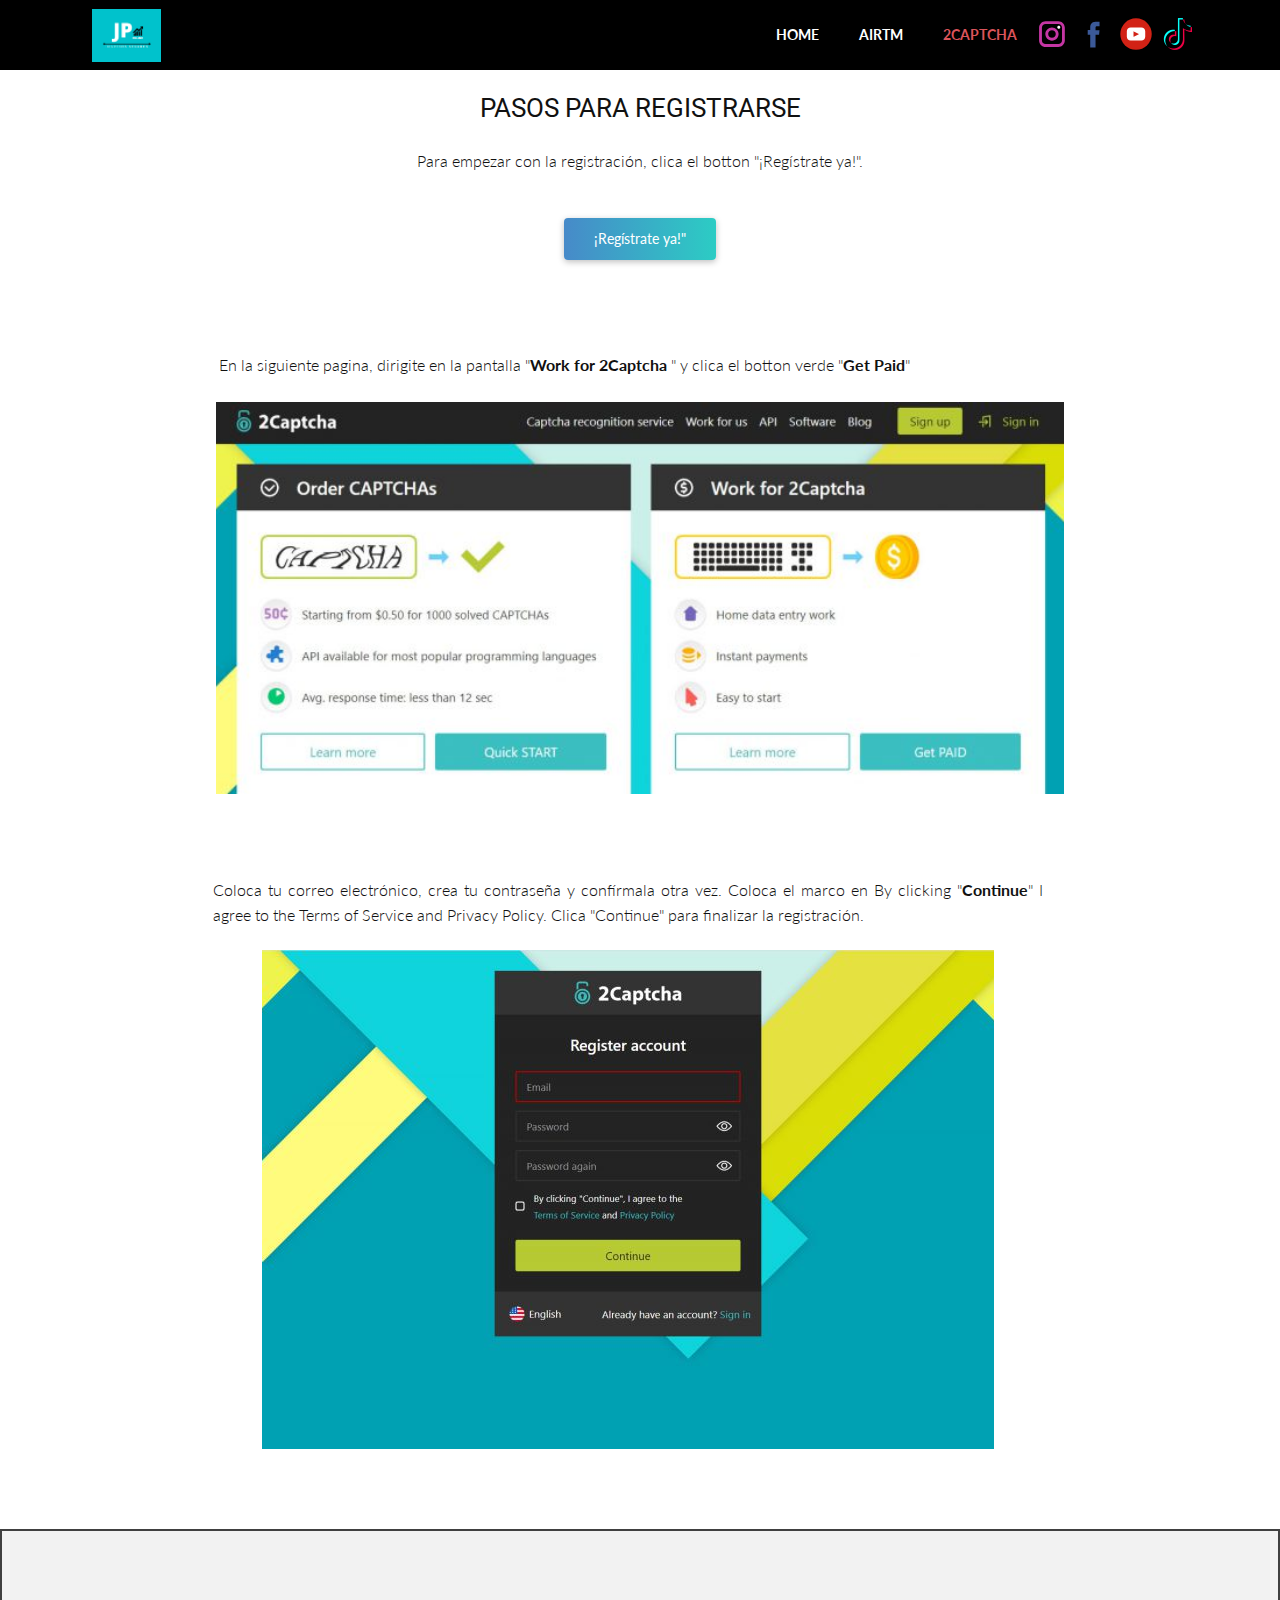
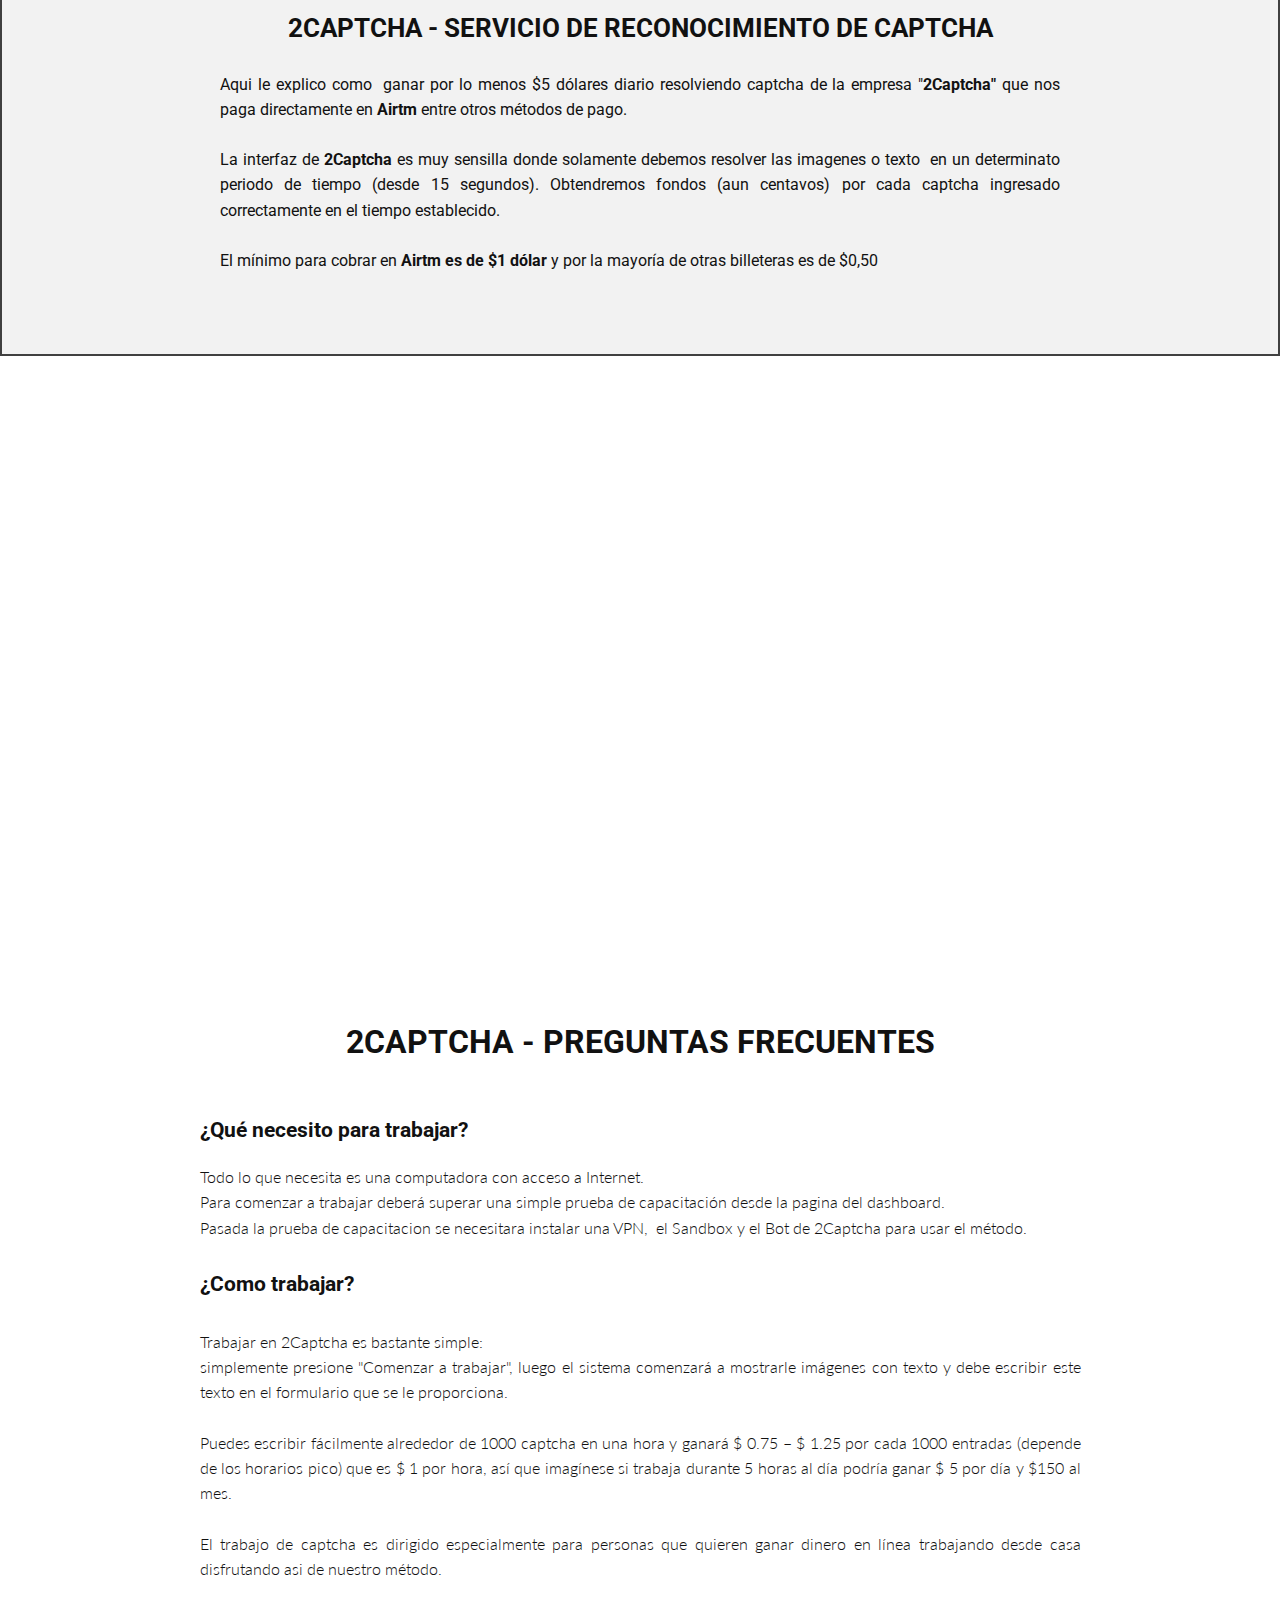
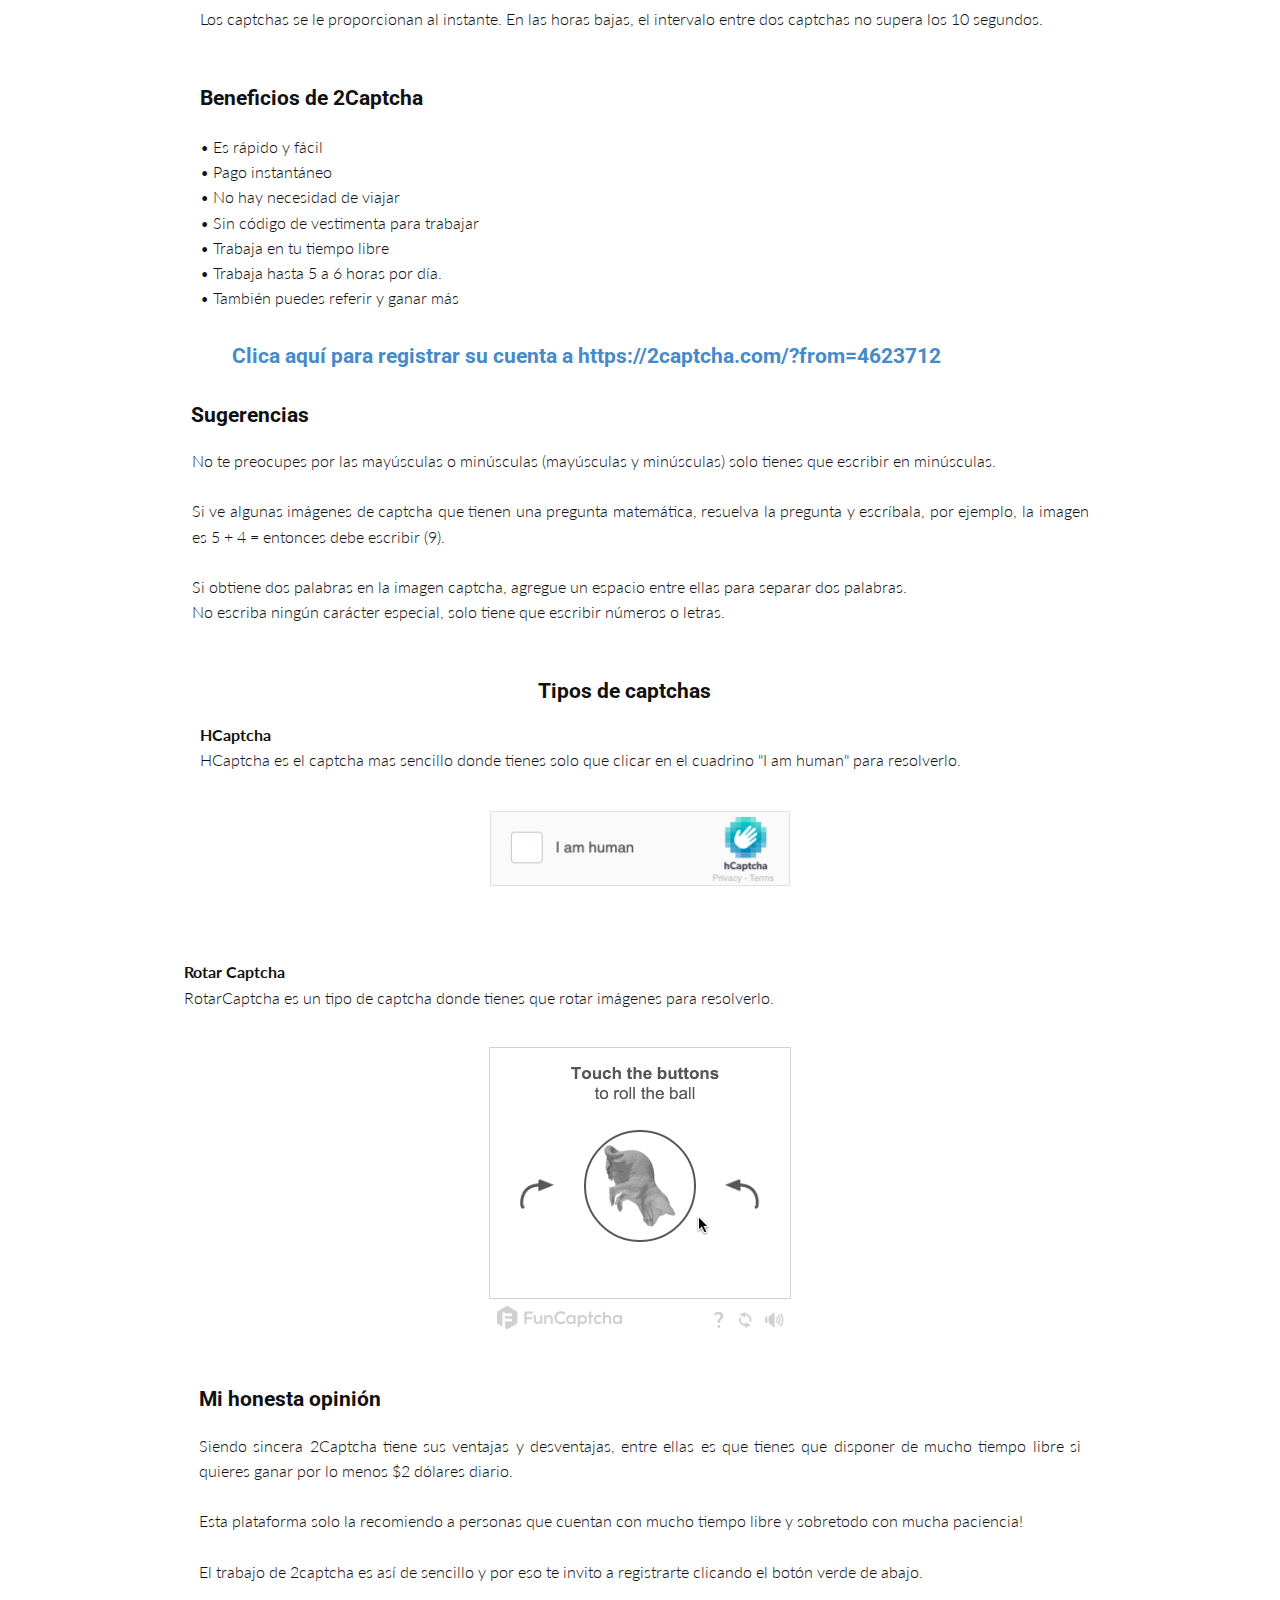
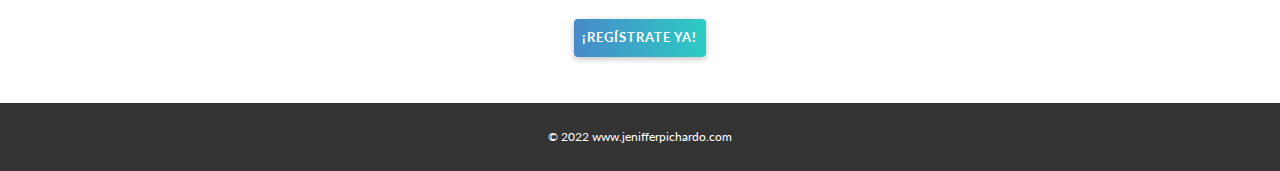
==== 2CAPTCHA.html @ 2cea7018 "1st Change" ====
<!DOCTYPE html>
<html style="font-size: 14px;" lang="es-DO">
  <head>
    <meta name="viewport" content="width=device-width, initial-scale=1.0">
    <meta charset="utf-8">
    <meta name="keywords" content="Trabajo desde casa, ingresos online, tareas, trabajitos, captcha, 2captcha, aitm cajero, airtm">
    <meta name="description" content="Cómo ganar dinero haciendo mini tareas. Aqui encuentras dos plataforma web que pagan dinero.">
    <meta name="page_type" content="np-template-header-footer-from-plugin">
    <title>2CAPTCHA</title>
    <link rel="stylesheet" href="nicepage.css" media="screen">
<link rel="stylesheet" href="2CAPTCHA.css" media="screen">
    <script class="u-script" type="text/javascript" src="jquery.js" defer=""></script>
    <script class="u-script" type="text/javascript" src="nicepage.js" defer=""></script>
    <meta name="generator" content="Nicepage 4.4.3, nicepage.com">
    <link rel="icon" href="images/favicon.jpg">
    <link id="u-theme-google-font" rel="stylesheet" href="https://fonts.googleapis.com/css?family=Roboto:100,100i,300,300i,400,400i,500,500i,700,700i,900,900i|Lato:100,100i,300,300i,400,400i,700,700i,900,900i">
    <link id="u-page-google-font" rel="stylesheet" href="https://fonts.googleapis.com/css?family=Montserrat:100,100i,200,200i,300,300i,400,400i,500,500i,600,600i,700,700i,800,800i,900,900i">
    
    
    
    
    
    
    
    
    
    
    
    
    
    
    <script type="application/ld+json">{
		"@context": "http://schema.org",
		"@type": "Organization",
		"name": "Jeniffer Pichardo",
		"logo": "images/Menu-Logo.jpg",
		"sameAs": [
				"https://www.instagram.com/jp_online_rd",
				"https://www.facebook.com/jponlinerd",
				"https://www.youtube.com/channel/UCeqn3bLXuRFgkhMju-DtKug",
				"https://www.tiktok.com/@jp.online.rd"
		]
}</script>
    <meta name="theme-color" content="#478ac9">
    <meta property="og:title" content="2CAPTCHA">
    <meta property="og:description" content="Cómo ganar dinero haciendo mini tareas. Aqui encuentras dos plataforma web que pagan dinero.">
    <meta property="og:type" content="website">
  </head>
  <body class="u-body u-xl-mode"><header class="u-black u-clearfix u-header u-sticky u-sticky-5323 u-header" id="sec-97ec"><div class="u-clearfix u-sheet u-sheet-1">
        <a href="home.html" class="u-enable-responsive u-image u-logo u-image-1" data-image-width="577" data-image-height="435" title="JenifferPichardo">
          <img src="images/Menu-Logo.jpg" class="u-logo-image u-logo-image-1">
        </a>
        <nav class="u-menu u-menu-dropdown u-menu-open-right u-offcanvas u-menu-1" data-position="Main-Menu">
          <div class="menu-collapse" style="font-size: 1rem; letter-spacing: 0px; font-weight: 700;">
            <a class="u-button-style u-custom-left-right-menu-spacing u-custom-padding-bottom u-custom-text-active-color u-custom-text-color u-custom-text-hover-color u-custom-text-shadow u-custom-top-bottom-menu-spacing u-nav-link u-text-active-palette-1-base u-text-hover-palette-2-base u-text-white" href="#" style="padding: 5px 0px; font-size: calc(1em + 10px);">
              <svg class="u-svg-link" viewBox="0 0 24 24"><use xmlns:xlink="http://www.w3.org/1999/xlink" xlink:href="#menu-hamburger"></use></svg>
              <svg class="u-svg-content" version="1.1" id="menu-hamburger" viewBox="0 0 16 16" x="0px" y="0px" xmlns:xlink="http://www.w3.org/1999/xlink" xmlns="http://www.w3.org/2000/svg"><g><rect y="1" width="16" height="2"></rect><rect y="7" width="16" height="2"></rect><rect y="13" width="16" height="2"></rect>
</g></svg>
            </a>
          </div>
          <div class="u-custom-menu u-nav-container">
            <ul class="u-nav u-unstyled u-nav-1"><li class="u-nav-item"><a class="u-button-style u-nav-link u-text-active-palette-2-base u-text-hover-palette-1-base u-text-white" href="HOME.html" style="padding: 10px 20px;">HOME</a>
</li><li class="u-nav-item"><a class="u-button-style u-nav-link u-text-active-palette-2-base u-text-hover-palette-1-base u-text-white" href="AIRTM.html" style="padding: 10px 20px;">AIRTM</a>
</li><li class="u-nav-item"><a class="u-button-style u-nav-link u-text-active-palette-2-base u-text-hover-palette-1-base u-text-white" href="2CAPTCHA.html" style="padding: 10px 20px;">2CAPTCHA</a><div class="u-nav-popup"><ul class="u-h-spacing-20 u-nav u-unstyled u-v-spacing-10 u-nav-2"><li class="u-nav-item"><a class="u-button-style u-nav-link u-white" href="2CAPTCHA.html">2CAPTCHA</a>
</li><li class="u-nav-item"><a class="u-button-style u-nav-link u-white" href="PROGRAMAS.html">PROGRAMAS</a>
</li><li class="u-nav-item"><a class="u-button-style u-nav-link u-white" href="INGRESOS.html">INGRESOS</a>
</li></ul>
</div>
</li></ul>
          </div>
          <div class="u-custom-menu u-nav-container-collapse">
            <div class="u-black u-container-style u-inner-container-layout u-opacity u-opacity-65 u-sidenav u-sidenav-1" data-offcanvas-width="150">
              <div class="u-inner-container-layout u-sidenav-overflow">
                <div class="u-menu-close"></div>
                <ul class="u-align-center u-nav u-popupmenu-items u-spacing-0 u-unstyled u-nav-3"><li class="u-nav-item"><a class="u-button-style u-nav-link" href="HOME.html" style="padding: 10px 20px;">HOME</a>
</li><li class="u-nav-item"><a class="u-button-style u-nav-link" href="AIRTM.html" style="padding: 10px 20px;">AIRTM</a>
</li><li class="u-nav-item"><a class="u-button-style u-nav-link" href="2CAPTCHA.html" style="padding: 10px 20px;">2CAPTCHA</a><div class="u-nav-popup"><ul class="u-h-spacing-20 u-nav u-unstyled u-v-spacing-10 u-nav-4"><li class="u-nav-item"><a class="u-button-style u-nav-link" href="2CAPTCHA.html">2CAPTCHA</a>
</li><li class="u-nav-item"><a class="u-button-style u-nav-link" href="PROGRAMAS.html">PROGRAMAS</a>
</li><li class="u-nav-item"><a class="u-button-style u-nav-link" href="INGRESOS.html">INGRESOS</a>
</li></ul>
</div>
</li></ul>
              </div>
            </div>
            <div class="u-black u-menu-overlay u-opacity u-opacity-75"></div>
          </div>
        </nav>
        <div class="u-enable-responsive u-social-icons u-spacing-10 u-social-icons-1">
          <a class="u-social-url" title="instagram" target="_blank" href="https://www.instagram.com/jp_online_rd"><span class="u-icon u-social-icon u-social-instagram u-icon-1"><svg class="u-svg-link" preserveAspectRatio="xMidYMin slice" viewBox="0 0 112 112" style=""><use xmlns:xlink="http://www.w3.org/1999/xlink" xlink:href="#svg-31a7"></use></svg><svg class="u-svg-content" viewBox="0 0 112 112" x="0" y="0" id="svg-31a7"><path fill="currentColor" d="M55.9,32.9c-12.8,0-23.2,10.4-23.2,23.2s10.4,23.2,23.2,23.2s23.2-10.4,23.2-23.2S68.7,32.9,55.9,32.9z
	 M55.9,69.4c-7.4,0-13.3-6-13.3-13.3c-0.1-7.4,6-13.3,13.3-13.3s13.3,6,13.3,13.3C69.3,63.5,63.3,69.4,55.9,69.4z"></path><path fill="#FFFFFF" d="M79.7,26.8c-3,0-5.4,2.5-5.4,5.4s2.5,5.4,5.4,5.4c3,0,5.4-2.5,5.4-5.4S82.7,26.8,79.7,26.8z"></path><path fill="currentColor" d="M78.2,11H33.5C21,11,10.8,21.3,10.8,33.7v44.7c0,12.6,10.2,22.8,22.7,22.8h44.7c12.6,0,22.7-10.2,22.7-22.7
	V33.7C100.8,21.1,90.6,11,78.2,11z M91,78.4c0,7.1-5.8,12.8-12.8,12.8H33.5c-7.1,0-12.8-5.8-12.8-12.8V33.7
	c0-7.1,5.8-12.8,12.8-12.8h44.7c7.1,0,12.8,5.8,12.8,12.8V78.4z"></path></svg></span>
          </a>
          <a class="u-social-url" title="facebook" target="_blank" href="https://www.facebook.com/jponlinerd"><span class="u-icon u-social-facebook u-social-icon u-icon-2"><svg class="u-svg-link" preserveAspectRatio="xMidYMin slice" viewBox="0 0 112 112" style=""><use xmlns:xlink="http://www.w3.org/1999/xlink" xlink:href="#svg-16ed"></use></svg><svg class="u-svg-content" viewBox="0 0 112 112" x="0" y="0" id="svg-16ed"><path fill="currentColor" d="M75.5,28.8H65.4c-1.5,0-4,0.9-4,4.3v9.4h13.9l-1.5,15.8H61.4v45.1H42.8V58.3h-8.8V42.4h8.8V32.2
c0-7.4,3.4-18.8,18.8-18.8h13.8v15.4H75.5z"></path></svg></span>
          </a>
          <a class="u-social-url" target="_blank" data-type="YouTube" title="Youtube" href="https://www.youtube.com/channel/UCeqn3bLXuRFgkhMju-DtKug"><span class="u-icon u-social-icon u-social-youtube u-icon-3"><svg class="u-svg-link" preserveAspectRatio="xMidYMin slice" viewBox="0 0 112 112" style=""><use xmlns:xlink="http://www.w3.org/1999/xlink" xlink:href="#svg-8725"></use></svg><svg class="u-svg-content" viewBox="0 0 112 112" x="0" y="0" id="svg-8725"><circle fill="currentColor" cx="56.1" cy="56.1" r="55"></circle><path fill="#FFFFFF" d="M74.9,33.3H37.3c-7.4,0-13.4,6-13.4,13.4v18.8c0,7.4,6,13.4,13.4,13.4h37.6c7.4,0,13.4-6,13.4-13.4V46.7 C88.3,39.3,82.3,33.3,74.9,33.3L74.9,33.3z M65.9,57l-17.6,8.4c-0.5,0.2-1-0.1-1-0.6V47.5c0-0.5,0.6-0.9,1-0.6l17.6,8.9 C66.4,56,66.4,56.8,65.9,57L65.9,57z"></path></svg></span>
          </a>
          <a class="u-social-url" target="_blank" data-type="Custom" title="TikTok" href="https://www.tiktok.com/@jp.online.rd"><span class="u-file-icon u-icon u-social-custom u-social-icon u-icon-4"><img src="images/3046121.png" alt=""></span>
          </a>
        </div>
      </div></header>
    <section class="u-clearfix u-section-1" id="sec-3d04">
      <div class="u-clearfix u-sheet u-sheet-1">
        <h3 class="u-align-center u-text u-text-1"> PASOS PARA REGISTRARSE</h3>
        <p class="u-text u-text-default u-text-2"> Para empezar con la registración, clica el botton "¡Regístrate ya!".</p>
        <a href="https://2captcha.com?from=4623712" class="u-btn u-btn-round u-button-style u-gradient u-none u-radius-4 u-text-body-alt-color u-btn-1"> ¡Regístrate ya!"</a>
      </div>
    </section>
    <section class="u-clearfix u-section-2" id="sec-f518">
      <div class="u-clearfix u-sheet u-sheet-1">
        <p class="u-align-justify u-custom-item u-text u-text-1"> En la siguiente pagina, dirigite en la pantalla "<b>Work for 2Captcha </b>" y clica el botton verde "<b>Get Paid</b>"
        </p>
        <img class="u-image u-image-default u-image-1" src="images/2captcha_SignUp1.jpg" alt="" data-image-width="1024" data-image-height="337">
      </div>
    </section>
    <section class="u-clearfix u-section-3" id="sec-b205">
      <div class="u-clearfix u-sheet u-sheet-1">
        <p class="u-align-justify u-text u-text-1"> Coloca tu correo electrónico, crea tu contraseña y confírmala otra vez. Coloca el marco en By clicking "<span style="font-weight: 700;">Continue</span>" I agree to the Terms of Service and Privacy Policy. Clica "Continue" para finalizar la registración.
        </p>
        <img class="u-image u-image-default u-image-1" src="images/2Captcha_continue_SignUp1.jpg" alt="" data-image-width="1024" data-image-height="499">
      </div>
    </section>
    <section class="u-align-left-md u-align-left-sm u-align-left-xs u-border-2 u-border-grey-75 u-clearfix u-grey-5 u-section-4" id="sec-be4a">
      <div class="u-clearfix u-sheet u-valign-middle u-sheet-1">
        <h3 class="u-align-center-lg u-align-center-xl u-text u-text-1"> 2CAPTCHA - SERVICIO DE RECONOCIMIENTO DE CAPTCHA</h3>
        <h5 class="u-align-justify-lg u-align-justify-xl u-text u-text-2">
          <span style="font-size: 1.5rem;">
            <span style="font-size: 1.125rem;">Aqui le explico como&nbsp; ganar por lo menos $5 dólares diario resolviendo captcha de la empresa "<b>2Captcha"</b> que nos paga directamente en <span style="font-weight: 700;">Airtm</span> entre otros métodos de pago.<br>
              <br>La interfaz de <b>2Captcha</b> es muy sensilla donde solamente debemos resolver las imagenes o texto&nbsp; en un determinato periodo de tiempo (desde 15 segundos). Obtendremos fondos (aun centavos) por cada captcha ingresado correctamente en el tiempo establecido.<br>
              <br>El mínimo para cobrar en <span style="font-weight: 700;">Airtm es de $1 dólar</span> y por la mayoría de otras billeteras es de <span style="font-weight: 400;">$0,50</span>
            </span>
          </span>
          <br>
        </h5>
      </div>
    </section>
    <section class="u-clearfix u-section-5" id="sec-227a">
      <div class="u-clearfix u-sheet u-valign-middle u-sheet-1">
        <div class="u-clearfix u-expanded-width u-layout-wrap u-layout-wrap-1">
          <div class="u-layout">
            <div class="u-layout-row">
              <div class="u-container-style u-layout-cell u-radius-20 u-size-60 u-layout-cell-1" data-animation-name="fadeIn" data-animation-duration="1500" data-animation-direction="Right" data-animation-delay="500">
                <div class="u-container-layout u-container-layout-1">
                  <div class="u-align-center u-list u-list-1">
                    <div class="u-repeater u-repeater-1">
                      <div class="u-align-center u-container-style u-grey-5 u-list-item u-radius-20 u-repeater-item u-shape-round u-list-item-1" data-animation-name="fadeIn" data-animation-duration="1500" data-animation-direction="Right" data-animation-delay="500">
                        <div class="u-container-layout u-similar-container u-container-layout-2">
                          <p class="u-align-center u-text u-text-palette-1-dark-2 u-text-1">Ganancias diaria</p>
                          <h3 class="u-custom-font u-font-montserrat u-text u-text-default u-text-palette-2-base u-text-2" data-animation-name="counter" data-animation-event="scroll" data-animation-duration="3000">$5</h3>
                        </div>
                      </div>
                      <div class="u-align-center u-container-style u-grey-5 u-list-item u-radius-20 u-repeater-item u-shape-round u-list-item-2" data-animation-name="fadeIn" data-animation-duration="1500" data-animation-direction="Right" data-animation-delay="500">
                        <div class="u-container-layout u-similar-container u-container-layout-3">
                          <p class="u-align-center u-text u-text-palette-1-dark-2 u-text-3">ganancias semanal</p>
                          <h3 class="u-custom-font u-font-montserrat u-text u-text-default u-text-palette-2-base u-text-4" data-animation-name="counter" data-animation-event="scroll" data-animation-duration="3000">$25+</h3>
                        </div>
                      </div>
                      <div class="u-align-center u-container-style u-grey-5 u-list-item u-radius-20 u-repeater-item u-shape-round u-list-item-3" data-animation-name="fadeIn" data-animation-duration="1500" data-animation-direction="Right" data-animation-delay="500">
                        <div class="u-container-layout u-similar-container u-container-layout-4">
                          <p class="u-align-center u-text u-text-palette-1-dark-2 u-text-5">ganancias mensual</p>
                          <h3 class="u-custom-font u-font-montserrat u-text u-text-default u-text-palette-2-base u-text-6" data-animation-name="counter" data-animation-event="scroll" data-animation-duration="3000">$100+</h3>
                        </div>
                      </div>
                      <div class="u-align-center u-container-style u-grey-5 u-list-item u-radius-20 u-repeater-item u-shape-round u-list-item-4" data-animation-name="fadeIn" data-animation-duration="1500" data-animation-direction="Right" data-animation-delay="500">
                        <div class="u-container-layout u-similar-container u-container-layout-5">
                          <p class="u-align-center u-text u-text-palette-1-dark-2 u-text-7">ganancias anual</p>
                          <h3 class="u-custom-font u-font-montserrat u-text u-text-default u-text-palette-2-base u-text-8" data-animation-name="counter" data-animation-event="scroll" data-animation-duration="3000">$1200+</h3>
                        </div>
                      </div>
                    </div>
                  </div>
                </div>
              </div>
            </div>
          </div>
        </div>
      </div>
    </section>
    <section class="u-clearfix u-section-6" id="sec-c231">
      <div class="u-clearfix u-sheet u-valign-middle-xl u-sheet-1">
        <h2 class="u-align-center u-custom-item u-text u-text-1"> 2CAPTCHA - PREGUNTAS FRECUENTES</h2>
      </div>
    </section>
    <section class="u-clearfix u-section-7" id="sec-74e9">
      <div class="u-clearfix u-sheet u-valign-middle-lg u-valign-middle-xl u-sheet-1">
        <h4 class="u-align-left u-text u-text-1"> ¿Qué necesito para trabajar?</h4>
        <p class="u-align-justify u-custom-item u-text u-text-2"> Todo lo que necesita es una computadora con acceso a Internet.<br>Para comenzar a trabajar deberá superar una simple prueba de capacitación desde la pagina del dashboard.<br>Pasada la prueba de capacitacion se necesitara instalar una VPN,&nbsp; el Sandbox y el Bot de 2Captcha para usar el ​método.
        </p>
      </div>
    </section>
    <section class="u-clearfix u-section-8" id="sec-53a3">
      <div class="u-align-left u-clearfix u-sheet u-sheet-1">
        <h4 class="u-align-left u-text u-text-1"> ¿Como trabajar?</h4>
        <p class="u-align-justify u-custom-item u-text u-text-2"> Trabajar en 2Captcha es bastante simple:&nbsp;<br>simplemente presione "Comenzar a trabajar", luego el sistema comenzará a mostrarle imágenes con texto y debe escribir este texto en el formulario que se le proporciona.<br>
          <br>Puedes escribir fácilmente alrededor de 1000 captcha en una hora y ganará $ 0.75 – $ 1.25 por cada 1000 entradas (depende de los horarios pico) que es $ 1 por hora, así que imagínese si trabaja durante 5 horas al día podría ganar $ 5 por día y $150 al mes.&nbsp;<br>
          <br>El trabajo de captcha es dirigido especialmente para personas que quieren ganar dinero en línea trabajando desde casa disfrutando asi de nuestro ​método.&nbsp;<br>
          <br>Los captchas se le proporcionan al instante. En las horas bajas, el intervalo entre dos captchas no supera los 10 segundos.
        </p>
      </div>
    </section>
    <section class="u-align-center u-clearfix u-section-9" id="sec-eb0b">
      <div class="u-clearfix u-sheet u-valign-top-lg u-valign-top-md u-valign-top-sm u-valign-top-xl u-sheet-1">
        <h4 class="u-align-left u-text u-text-1"> Beneficios de 2Captcha</h4>
        <p class="u-align-justify u-custom-item u-text u-text-2"> • Es rápido y fácil<br>• Pago instantáneo<br>• No hay necesidad de viajar<br>• Sin código de vestimenta para trabajar<br>• Trabaja en tu tiempo libre<br>• Trabaja hasta 5 a 6 horas por día.<br>• También puedes referir y ganar más
        </p>
        <h4 class="u-align-center u-text u-text-3">
          <a href="https://2captcha.com/?from=4623712" class="u-active-none u-border-none u-btn u-button-link u-button-style u-hover-none u-none u-text-palette-1-base u-btn-1">Clica aquí para registrar su cuenta&nbsp;a https://2captcha.com/?from=4623712</a>
        </h4>
      </div>
    </section>
    <section class="u-clearfix u-section-10" id="sec-4268">
      <div class="u-clearfix u-sheet u-valign-top-xs u-sheet-1">
        <h4 class="u-align-left u-text u-text-1"> Sugerencias</h4>
        <p class="u-align-justify u-custom-item u-text u-text-2"> No te preocupes por las mayúsculas o minúsculas (mayúsculas y minúsculas) solo tienes que escribir en minúsculas.<br>
          <br>Si ve algunas imágenes de captcha que tienen una pregunta matemática, resuelva la pregunta y escríbala, por ejemplo, la imagen es 5 + 4 = entonces debe escribir (9).<br>
          <br>Si obtiene dos palabras en la imagen captcha, agregue un espacio entre ellas para separar dos palabras.<br>No escriba ningún carácter especial, solo tiene que escribir números o letras.
        </p>
      </div>
    </section>
    <section class="u-clearfix u-section-11" id="sec-3fb8">
      <div class="u-clearfix u-sheet u-sheet-1">
        <h4 class="u-align-center u-text u-text-1"> Tipos de captchas</h4>
        <p class="u-align-justify u-custom-item u-text u-text-2">
          <span style="font-weight: 700;"> HCaptcha</span>
          <br>HCaptcha es el captcha mas sencillo donde tienes solo que clicar en el cuadrino "I am human" para resolverlo.
        </p>
        <img class="u-align-center u-image u-image-default u-image-1" src="images/hcaptcha_en-300x75.png" alt="" data-image-width="300" data-image-height="75">
      </div>
    </section>
    <section class="u-clearfix u-section-12" id="sec-4725">
      <div class="u-clearfix u-sheet u-sheet-1">
        <p class="u-align-justify u-custom-item u-text u-text-1"><b> Rotar Captcha</b>
          <br>RotarCaptcha es un tipo de captcha donde tienes que rotar imágenes para resolverlo.
        </p>
        <img class="u-align-center u-image u-image-default u-image-1" src="images/funcaptcha.gif" alt="" data-image-width="470" data-image-height="292">
      </div>
    </section>
    <section class="u-clearfix u-section-13" id="sec-fbef">
      <div class="u-clearfix u-sheet u-sheet-1">
        <h4 class="u-align-left u-text u-text-1"> Mi honesta opinión</h4>
        <p class="u-align-justify u-custom-item u-text u-text-2"> Siendo sincera 2Captcha tiene sus ventajas y desventajas, entre ellas es que tienes que disponer de mucho tiempo libre si quieres ganar por lo menos $2 dólares diario.<br>
          <br>Esta plataforma solo la recomiendo a personas que cuentan con mucho tiempo libre y sobretodo con mucha paciencia!<br>
          <br>El trabajo de 2captcha es así de sencillo y por eso te invito a registrarte clicando el botón verde de abajo.
        </p>
        <a href="https://2captcha.com?from=4623712" class="u-btn u-btn-round u-button-style u-gradient u-none u-radius-4 u-text-body-alt-color u-btn-1"> ¡Regístrate ya!</a>
      </div>
    </section>
    
    
    <footer class="u-align-center u-clearfix u-footer u-grey-80 u-footer" id="sec-7ed5"><div class="u-clearfix u-sheet u-valign-middle u-sheet-1">
        <p class="u-small-text u-text u-text-variant u-text-1"> © 2022 www.jenifferpichardo.com</p>
      </div></footer><span style="height: 64px; width: 64px; margin-left: 0px; margin-right: auto; margin-top: 0px; right: 20px; bottom: 20px;" class="u-back-to-top u-file-icon u-icon u-opacity u-opacity-85" data-href="#"><img src="images/872342.png" alt="" data-original-src="images/872342.png" data-color="#00e4d5"></span>
  </body>
</html>
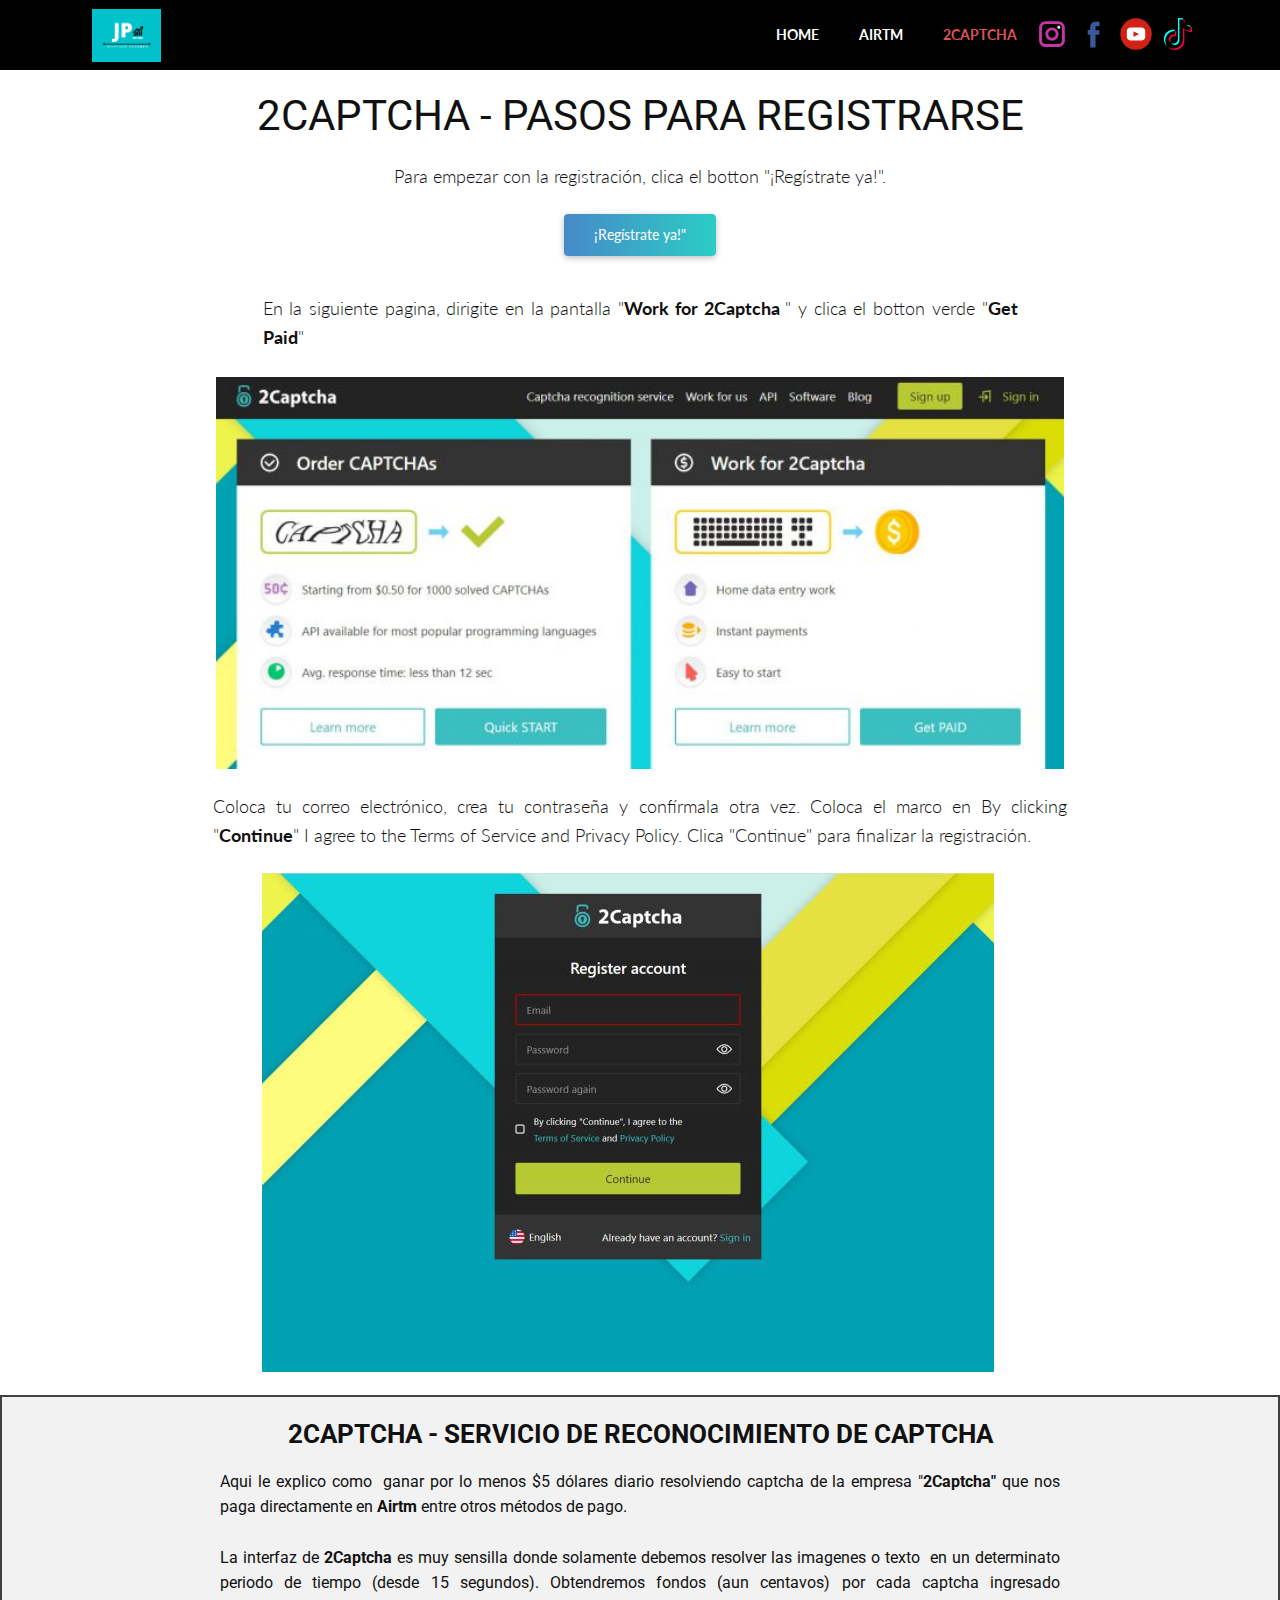
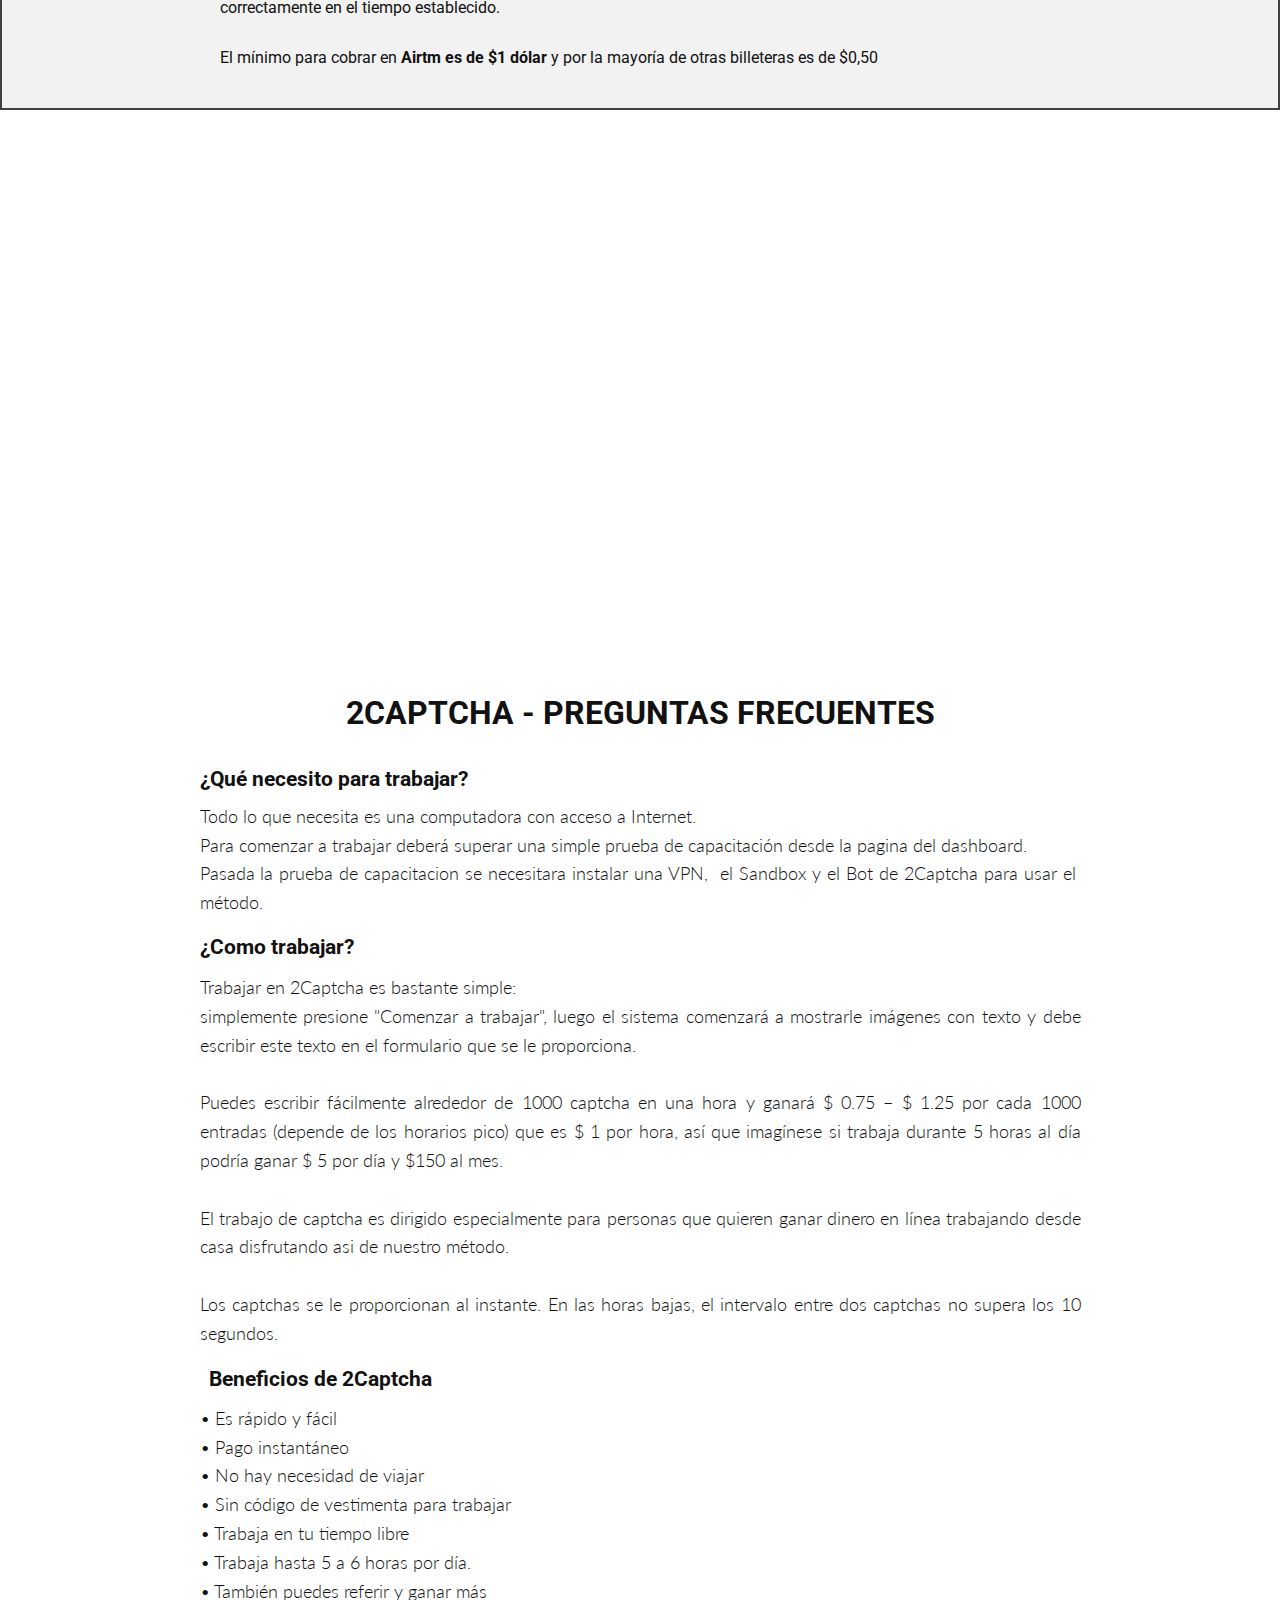
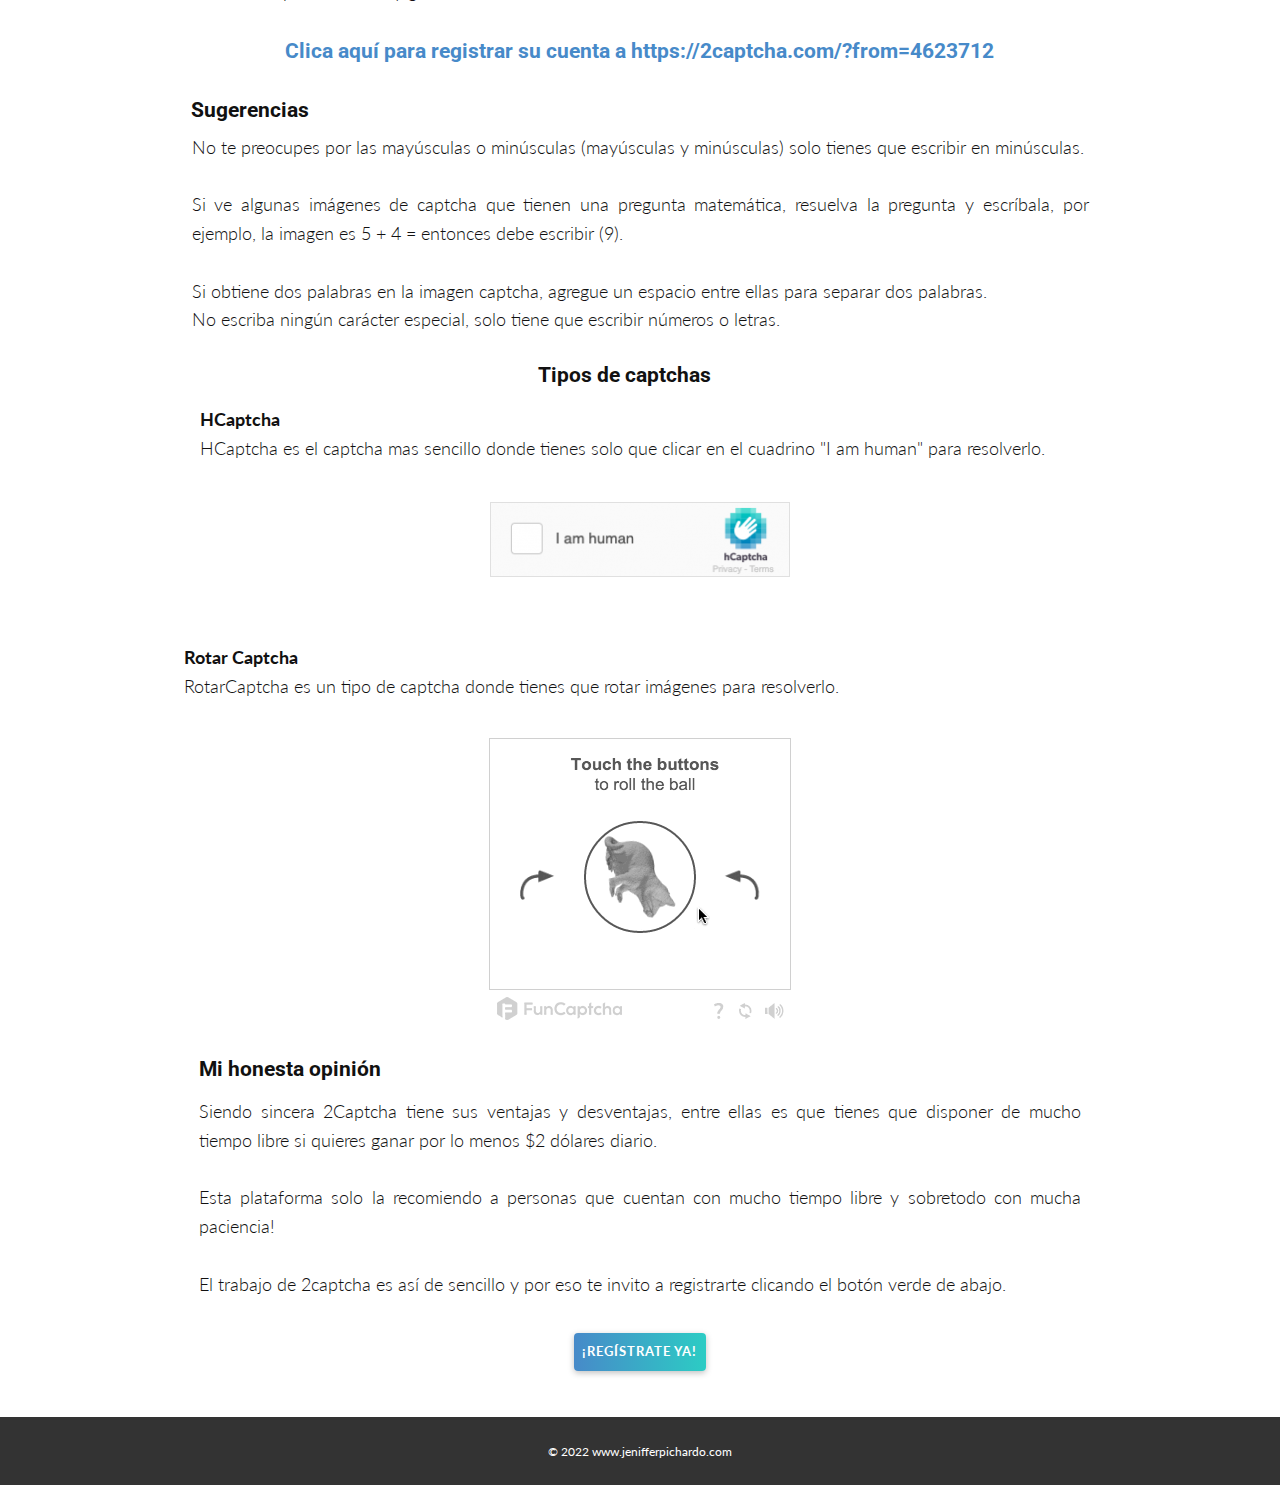
==== commit 4e558983: "2CAPTCHA" ====
--- a/2CAPTCHA.html
+++ b/2CAPTCHA.html
@@ -12,7 +12,7 @@
     <script class="u-script" type="text/javascript" src="jquery.js" defer=""></script>
     <script class="u-script" type="text/javascript" src="nicepage.js" defer=""></script>
     <meta name="generator" content="Nicepage 4.4.3, nicepage.com">
-    <link rel="icon" href="images/favicon.jpg">
+    <link rel="icon" href="images/favicon1.jpg">
     <link id="u-theme-google-font" rel="stylesheet" href="https://fonts.googleapis.com/css?family=Roboto:100,100i,300,300i,400,400i,500,500i,700,700i,900,900i|Lato:100,100i,300,300i,400,400i,700,700i,900,900i">
     <link id="u-page-google-font" rel="stylesheet" href="https://fonts.googleapis.com/css?family=Montserrat:100,100i,200,200i,300,300i,400,400i,500,500i,600,600i,700,700i,800,800i,900,900i">
     
@@ -100,29 +100,29 @@
           </a>
         </div>
       </div></header>
-    <section class="u-clearfix u-section-1" id="sec-3d04">
-      <div class="u-clearfix u-sheet u-sheet-1">
-        <h3 class="u-align-center u-text u-text-1"> PASOS PARA REGISTRARSE</h3>
+    <section class="u-align-center u-clearfix u-section-1" id="sec-3d04">
+      <div class="u-clearfix u-sheet u-sheet-1">
+        <h1 class="u-text u-text-1">2CAPTCHA - ​PASOS PARA REGISTRARSE</h1>
         <p class="u-text u-text-default u-text-2"> Para empezar con la registración, clica el botton "¡Regístrate ya!".</p>
         <a href="https://2captcha.com?from=4623712" class="u-btn u-btn-round u-button-style u-gradient u-none u-radius-4 u-text-body-alt-color u-btn-1"> ¡Regístrate ya!"</a>
       </div>
     </section>
     <section class="u-clearfix u-section-2" id="sec-f518">
       <div class="u-clearfix u-sheet u-sheet-1">
-        <p class="u-align-justify u-custom-item u-text u-text-1"> En la siguiente pagina, dirigite en la pantalla "<b>Work for 2Captcha </b>" y clica el botton verde "<b>Get Paid</b>"
+        <p class="u-align-center u-custom-item u-text u-text-1"> En la siguiente pagina, dirigite en la pantalla "<b>Work for 2Captcha </b>" y clica el botton verde "<b>Get Paid</b>"
         </p>
         <img class="u-image u-image-default u-image-1" src="images/2captcha_SignUp1.jpg" alt="" data-image-width="1024" data-image-height="337">
       </div>
     </section>
     <section class="u-clearfix u-section-3" id="sec-b205">
-      <div class="u-clearfix u-sheet u-sheet-1">
-        <p class="u-align-justify u-text u-text-1"> Coloca tu correo electrónico, crea tu contraseña y confírmala otra vez. Coloca el marco en By clicking "<span style="font-weight: 700;">Continue</span>" I agree to the Terms of Service and Privacy Policy. Clica "Continue" para finalizar la registración.
+      <div class="u-clearfix u-sheet u-valign-middle-xl u-sheet-1">
+        <p class="u-align-center-lg u-align-center-md u-align-center-sm u-align-center-xs u-align-justify-xl u-text u-text-1"> Coloca tu correo electrónico, crea tu contraseña y confírmala otra vez. Coloca el marco en By clicking "<span style="font-weight: 700;">Continue</span>" I agree to the Terms of Service and Privacy Policy. Clica "Continue" para finalizar la registración.
         </p>
         <img class="u-image u-image-default u-image-1" src="images/2Captcha_continue_SignUp1.jpg" alt="" data-image-width="1024" data-image-height="499">
       </div>
     </section>
     <section class="u-align-left-md u-align-left-sm u-align-left-xs u-border-2 u-border-grey-75 u-clearfix u-grey-5 u-section-4" id="sec-be4a">
-      <div class="u-clearfix u-sheet u-valign-middle u-sheet-1">
+      <div class="u-clearfix u-sheet u-valign-middle-lg u-valign-middle-md u-valign-middle-sm u-valign-middle-xs u-sheet-1">
         <h3 class="u-align-center-lg u-align-center-xl u-text u-text-1"> 2CAPTCHA - SERVICIO DE RECONOCIMIENTO DE CAPTCHA</h3>
         <h5 class="u-align-justify-lg u-align-justify-xl u-text u-text-2">
           <span style="font-size: 1.5rem;">
@@ -140,7 +140,7 @@
         <div class="u-clearfix u-expanded-width u-layout-wrap u-layout-wrap-1">
           <div class="u-layout">
             <div class="u-layout-row">
-              <div class="u-container-style u-layout-cell u-radius-20 u-size-60 u-layout-cell-1" data-animation-name="fadeIn" data-animation-duration="1500" data-animation-direction="Right" data-animation-delay="500">
+              <div class="u-container-style u-layout-cell u-radius-20 u-size-60 u-layout-cell-1">
                 <div class="u-container-layout u-container-layout-1">
                   <div class="u-align-center u-list u-list-1">
                     <div class="u-repeater u-repeater-1">
@@ -183,14 +183,14 @@
       </div>
     </section>
     <section class="u-clearfix u-section-7" id="sec-74e9">
-      <div class="u-clearfix u-sheet u-valign-middle-lg u-valign-middle-xl u-sheet-1">
+      <div class="u-clearfix u-sheet u-sheet-1">
         <h4 class="u-align-left u-text u-text-1"> ¿Qué necesito para trabajar?</h4>
         <p class="u-align-justify u-custom-item u-text u-text-2"> Todo lo que necesita es una computadora con acceso a Internet.<br>Para comenzar a trabajar deberá superar una simple prueba de capacitación desde la pagina del dashboard.<br>Pasada la prueba de capacitacion se necesitara instalar una VPN,&nbsp; el Sandbox y el Bot de 2Captcha para usar el ​método.
         </p>
       </div>
     </section>
     <section class="u-clearfix u-section-8" id="sec-53a3">
-      <div class="u-align-left u-clearfix u-sheet u-sheet-1">
+      <div class="u-align-left u-clearfix u-sheet u-valign-middle-lg u-valign-middle-xl u-sheet-1">
         <h4 class="u-align-left u-text u-text-1"> ¿Como trabajar?</h4>
         <p class="u-align-justify u-custom-item u-text u-text-2"> Trabajar en 2Captcha es bastante simple:&nbsp;<br>simplemente presione "Comenzar a trabajar", luego el sistema comenzará a mostrarle imágenes con texto y debe escribir este texto en el formulario que se le proporciona.<br>
           <br>Puedes escribir fácilmente alrededor de 1000 captcha en una hora y ganará $ 0.75 – $ 1.25 por cada 1000 entradas (depende de los horarios pico) que es $ 1 por hora, así que imagínese si trabaja durante 5 horas al día podría ganar $ 5 por día y $150 al mes.&nbsp;<br>
@@ -200,21 +200,22 @@
       </div>
     </section>
     <section class="u-align-center u-clearfix u-section-9" id="sec-eb0b">
-      <div class="u-clearfix u-sheet u-valign-top-lg u-valign-top-md u-valign-top-sm u-valign-top-xl u-sheet-1">
-        <h4 class="u-align-left u-text u-text-1"> Beneficios de 2Captcha</h4>
-        <p class="u-align-justify u-custom-item u-text u-text-2"> • Es rápido y fácil<br>• Pago instantáneo<br>• No hay necesidad de viajar<br>• Sin código de vestimenta para trabajar<br>• Trabaja en tu tiempo libre<br>• Trabaja hasta 5 a 6 horas por día.<br>• También puedes referir y ganar más
-        </p>
-        <h4 class="u-align-center u-text u-text-3">
+      <div class="u-clearfix u-sheet u-sheet-1">
+        <h4 class="u-text u-text-1"> Beneficios de 2Captcha</h4>
+        <p class="u-custom-item u-text u-text-2"> • Es rápido y fácil<br>• Pago instantáneo<br>• No hay necesidad de viajar<br>• Sin código de vestimenta para trabajar<br>• Trabaja en tu tiempo libre<br>• Trabaja hasta 5 a 6 horas por día.<br>• También puedes referir y ganar más
+        </p>
+        <h4 class="u-text u-text-3">
           <a href="https://2captcha.com/?from=4623712" class="u-active-none u-border-none u-btn u-button-link u-button-style u-hover-none u-none u-text-palette-1-base u-btn-1">Clica aquí para registrar su cuenta&nbsp;a https://2captcha.com/?from=4623712</a>
         </h4>
       </div>
     </section>
     <section class="u-clearfix u-section-10" id="sec-4268">
-      <div class="u-clearfix u-sheet u-valign-top-xs u-sheet-1">
+      <div class="u-clearfix u-sheet u-valign-middle-xl u-sheet-1">
         <h4 class="u-align-left u-text u-text-1"> Sugerencias</h4>
         <p class="u-align-justify u-custom-item u-text u-text-2"> No te preocupes por las mayúsculas o minúsculas (mayúsculas y minúsculas) solo tienes que escribir en minúsculas.<br>
           <br>Si ve algunas imágenes de captcha que tienen una pregunta matemática, resuelva la pregunta y escríbala, por ejemplo, la imagen es 5 + 4 = entonces debe escribir (9).<br>
-          <br>Si obtiene dos palabras en la imagen captcha, agregue un espacio entre ellas para separar dos palabras.<br>No escriba ningún carácter especial, solo tiene que escribir números o letras.
+          <br>Si obtiene dos palabras en la imagen captcha, agregue un espacio entre ellas para separar dos palabras.<br>No escriba ningún carácter especial, solo tiene que escribir números o letras.<br>
+          <br>
         </p>
       </div>
     </section>
@@ -229,7 +230,7 @@
       </div>
     </section>
     <section class="u-clearfix u-section-12" id="sec-4725">
-      <div class="u-clearfix u-sheet u-sheet-1">
+      <div class="u-clearfix u-sheet u-valign-middle-xl u-sheet-1">
         <p class="u-align-justify u-custom-item u-text u-text-1"><b> Rotar Captcha</b>
           <br>RotarCaptcha es un tipo de captcha donde tienes que rotar imágenes para resolverlo.
         </p>
--- a/2CAPTCHA.css
+++ b/2CAPTCHA.css
@@ -1,14 +1,14 @@
 .u-section-1 .u-sheet-1 {
-  min-height: 266px;
+  min-height: 207px;
 }
 
 .u-section-1 .u-text-1 {
-  width: 374px;
+  width: 889px;
   margin: 23px auto 0;
 }
 
 .u-section-1 .u-text-2 {
-  font-size: 1.125rem;
+  font-size: 1.28571rem;
   margin: 23px auto 0;
 }
 
@@ -19,16 +19,24 @@
   text-transform: none;
   font-size: 1rem;
   letter-spacing: normal;
-  margin: 45px auto 60px;
+  margin: 23px auto 22px;
 }
 
 @media (max-width: 1199px) {
   .u-section-1 .u-sheet-1 {
-    min-height: 215px;
+    min-height: 174px;
   }
 
   .u-section-1 .u-text-1 {
-    margin-top: 0;
+    width: auto;
+    margin-top: 15px;
+    margin-left: 26px;
+    margin-right: 26px;
+  }
+
+  .u-section-1 .u-text-2 {
+    width: auto;
+    margin-top: 5px;
   }
 
   .u-section-1 .u-btn-1 {
@@ -36,37 +44,42 @@
     font-weight: 700;
     text-transform: uppercase;
     letter-spacing: 1px;
-    margin-top: 23px;
-    margin-bottom: 23px;
+    margin-top: 26px;
+    margin-bottom: 15px;
     padding: 8px 10px 9px 8px;
   }
 }
 
-@media (max-width: 575px) {
+@media (max-width: 991px) {
   .u-section-1 .u-text-1 {
-    width: 340px;
+    margin-right: 0;
+    margin-left: 0;
   }
 }.u-section-2 .u-sheet-1 {
-  min-height: 518px;
+  min-height: 461px;
 }
 
 .u-section-2 .u-text-1 {
-  font-size: 1.125rem;
+  font-size: 1.28571rem;
   text-align: justify;
-  width: 842px;
+  width: 755px;
   margin: 16px auto 0;
 }
 
 .u-section-2 .u-image-1 {
   height: 392px;
   width: 848px;
-  margin: 25px auto 58px;
-}
-
-@media (max-width: 1199px) {
+  margin: 25px auto 0;
+}
+
+@media (max-width: 1199px) {
+  .u-section-2 .u-sheet-1 {
+    min-height: 506px;
+  }
+
   .u-section-2 .u-text-1 {
     width: auto;
-    margin-top: 0;
+    margin-top: 31px;
     margin-right: 84px;
     margin-left: 69px;
   }
@@ -78,7 +91,7 @@
 
 @media (max-width: 991px) {
   .u-section-2 .u-sheet-1 {
-    min-height: 459px;
+    min-height: 447px;
   }
 
   .u-section-2 .u-text-1 {
@@ -105,7 +118,13 @@
 
 @media (max-width: 575px) {
   .u-section-2 .u-sheet-1 {
-    min-height: 258px;
+    min-height: 296px;
+  }
+
+  .u-section-2 .u-text-1 {
+    margin-top: 0;
+    margin-left: 0;
+    margin-right: 0;
   }
 
   .u-section-2 .u-image-1 {
@@ -113,43 +132,43 @@
     width: 340px;
   }
 }.u-section-3 .u-sheet-1 {
-  min-height: 675px;
+  min-height: 624px;
 }
 
 .u-section-3 .u-text-1 {
-  font-size: 1.125rem;
-  margin: 23px 167px 0 143px;
+  font-size: 1.28571rem;
+  width: 854px;
+  margin: 23px auto 0;
 }
 
 .u-section-3 .u-image-1 {
   width: 732px;
   height: 499px;
-  margin: 23px auto 60px 192px;
+  margin: 23px auto 23px 192px;
 }
 
 @media (max-width: 1199px) {
   .u-section-3 .u-text-1 {
     width: auto;
     margin-top: 0;
-    margin-right: 127px;
-    margin-left: 43px;
+    margin-left: 64px;
+    margin-right: 64px;
   }
 
   .u-section-3 .u-image-1 {
-    margin-top: 26px;
+    margin-top: 24px;
     margin-left: auto;
-    margin-bottom: 21px;
   }
 }
 
 @media (max-width: 991px) {
   .u-section-3 .u-sheet-1 {
-    min-height: 667px;
+    min-height: 616px;
   }
 
   .u-section-3 .u-text-1 {
     margin-left: 0;
-    margin-right: 0;
+    margin-right: auto;
   }
 
   .u-section-3 .u-image-1 {
@@ -160,19 +179,19 @@
 
 @media (max-width: 767px) {
   .u-section-3 .u-sheet-1 {
-    min-height: 578px;
+    min-height: 528px;
   }
 
   .u-section-3 .u-image-1 {
     width: 540px;
     height: 368px;
-    margin-bottom: 26px;
+    margin-bottom: 24px;
   }
 }
 
 @media (max-width: 575px) {
   .u-section-3 .u-sheet-1 {
-    min-height: 498px;
+    min-height: 420px;
   }
 
   .u-section-3 .u-image-1 {
@@ -184,36 +203,35 @@
 }
 
 .u-section-4 .u-sheet-1 {
-  min-height: 423px;
+  min-height: 305px;
 }
 
 .u-section-4 .u-text-1 {
   font-weight: 700;
-  width: 803px;
-  margin: 51px auto 0;
+  width: 716px;
+  margin: 22px auto 0;
 }
 
 .u-section-4 .u-text-2 {
+  font-weight: normal;
   width: 840px;
-  font-weight: normal;
-  margin: 26px auto 51px;
+  margin: 18px auto 38px;
 }
 
 @media (max-width: 1199px) {
   .u-section-4 .u-sheet-1 {
-    min-height: 440px;
+    min-height: 296px;
   }
 
   .u-section-4 .u-text-1 {
     width: auto;
-    margin-top: 59px;
-    margin-left: 69px;
+    margin-top: 26px;
     margin-right: 69px;
   }
 
   .u-section-4 .u-text-2 {
     width: 803px;
-    margin-bottom: 59px;
+    margin-bottom: 26px;
   }
 }
 
@@ -223,8 +241,6 @@
   }
 
   .u-section-4 .u-text-1 {
-    margin-top: 44px;
-    margin-left: 0;
     margin-right: 0;
     width: 720px;
   }
@@ -232,7 +248,6 @@
   .u-section-4 .u-text-2 {
     margin-left: 0;
     margin-right: 0;
-    margin-bottom: 44px;
     width: 720px;
   }
 }
@@ -243,6 +258,7 @@
   }
 
   .u-section-4 .u-text-1 {
+    margin-right: auto;
     width: 540px;
   }
 
@@ -264,12 +280,11 @@
     width: auto;
   }
 }.u-section-5 .u-sheet-1 {
-  min-height: 645px;
+  min-height: 525px;
 }
 
 .u-section-5 .u-layout-wrap-1 {
-  margin-top: 60px;
-  margin-bottom: 59px;
+  margin: 1px 0;
 }
 
 .u-section-5 .u-layout-cell-1 {
@@ -303,8 +318,8 @@
   letter-spacing: 3px;
   text-transform: uppercase;
   font-weight: 700;
-  font-size: 1rem;
   width: 133px;
+  background-image: none;
   margin: 30px auto 0;
 }
 
@@ -328,6 +343,7 @@
   font-weight: 700;
   font-size: 1rem;
   width: 133px;
+  background-image: none;
   margin: 30px auto 0;
 }
 
@@ -351,6 +367,7 @@
   font-weight: 700;
   font-size: 1rem;
   width: 133px;
+  background-image: none;
   margin: 30px auto 0;
 }
 
@@ -374,6 +391,7 @@
   font-weight: 700;
   font-size: 1rem;
   width: 133px;
+  background-image: none;
   margin: 30px auto 0;
 }
 
@@ -385,7 +403,12 @@
 
 @media (max-width: 1199px) {
   .u-section-5 .u-sheet-1 {
-    min-height: 553px;
+    min-height: 433px;
+  }
+
+  .u-section-5 .u-layout-wrap-1 {
+    margin-right: initial;
+    margin-left: initial;
   }
 
   .u-section-5 .u-layout-cell-1 {
@@ -404,6 +427,7 @@
 
   .u-section-5 .u-text-1 {
     width: 178px;
+    font-size: 1rem;
   }
 
   .u-section-5 .u-text-2 {
@@ -425,7 +449,7 @@
 
 @media (max-width: 991px) {
   .u-section-5 .u-sheet-1 {
-    min-height: 221px;
+    min-height: 101px;
   }
 
   .u-section-5 .u-layout-cell-1 {
@@ -512,7 +536,7 @@
 
   .u-section-6 .u-text-1 {
     margin-top: 30px;
-    margin-bottom: 60px;
+    margin-bottom: 30px;
   }
 }
 
@@ -526,26 +550,22 @@
     margin-bottom: 20px;
   }
 }.u-section-7 .u-sheet-1 {
-  min-height: 160px;
+  min-height: 167px;
 }
 
 .u-section-7 .u-text-1 {
   font-weight: 700;
-  margin: 32px 223px 0 130px;
+  margin: 10px 223px 0 130px;
 }
 
 .u-section-7 .u-text-2 {
-  font-size: 1.125rem;
+  font-size: 1.28571rem;
   text-align: justify;
   width: 881px;
-  margin: 21px auto 32px;
-}
-
-@media (max-width: 1199px) {
-  .u-section-7 .u-sheet-1 {
-    min-height: 187px;
-  }
-
+  margin: 10px auto;
+}
+
+@media (max-width: 1199px) {
   .u-section-7 .u-text-1 {
     width: auto;
     margin-right: 96px;
@@ -560,14 +580,18 @@
 }
 
 @media (max-width: 991px) {
+  .u-section-7 .u-sheet-1 {
+    min-height: 182px;
+  }
+
   .u-section-7 .u-text-1 {
-    margin-top: 46px;
+    margin-top: 1px;
     margin-left: 0;
     margin-right: 0;
   }
 
   .u-section-7 .u-text-2 {
-    margin: 15px 1px 52px;
+    margin: 15px 1px 1px;
   }
 }
 
@@ -588,27 +612,23 @@
 
 @media (max-width: 575px) {
   .u-section-7 .u-sheet-1 {
-    min-height: 192px;
-  }
-
-  .u-section-7 .u-text-1 {
-    margin-top: 13px;
+    min-height: 265px;
   }
 }.u-section-8 .u-sheet-1 {
-  min-height: 414px;
+  min-height: 416px;
 }
 
 .u-section-8 .u-text-1 {
   font-weight: 700;
   text-align: left;
-  margin: 0 223px 0 130px;
+  margin: 8px 223px 0 130px;
 }
 
 .u-section-8 .u-text-2 {
-  font-size: 1.125rem;
+  font-size: 1.28571rem;
   text-align: justify;
   width: 881px;
-  margin: 32px auto;
+  margin: 13px auto 8px;
 }
 
 @media (max-width: 1199px) {
@@ -624,19 +644,26 @@
 
   .u-section-8 .u-text-2 {
     width: auto;
-    margin: 11px 104px 36px 57px;
-  }
-}
-
-@media (max-width: 991px) {
+    margin-right: 104px;
+    margin-left: 57px;
+  }
+}
+
+@media (max-width: 991px) {
+  .u-section-8 .u-sheet-1 {
+    min-height: 450px;
+  }
+
   .u-section-8 .u-text-1 {
-    margin-right: 0;
-    margin-left: 0;
+    margin-top: 35px;
+    margin-left: 0;
+    margin-right: 0;
   }
 
   .u-section-8 .u-text-2 {
     margin-left: auto;
     margin-right: auto;
+    margin-bottom: 13px;
   }
 }
 
@@ -648,34 +675,34 @@
 
 @media (max-width: 575px) {
   .u-section-8 .u-sheet-1 {
-    min-height: 662px;
-  }
-
-  .u-section-8 .u-text-2 {
-    margin-bottom: 26px;
+    min-height: 685px;
+  }
+
+  .u-section-8 .u-text-1 {
+    margin-top: 18px;
   }
 }.u-section-9 .u-sheet-1 {
-  min-height: 317px;
+  min-height: 336px;
 }
 
 .u-section-9 .u-text-1 {
   font-weight: 700;
   text-align: left;
-  margin: 0 224px 0 130px;
+  margin: 11px 215px 0 139px;
 }
 
 .u-section-9 .u-text-2 {
-  font-size: 1.125rem;
+  font-size: 1.28571rem;
   text-align: justify;
   width: 881px;
-  margin: 23px auto 0;
+  margin: 12px auto 0;
 }
 
 .u-section-9 .u-text-3 {
   font-weight: 700;
   text-align: left;
-  width: 816px;
-  margin: 34px auto 8px;
+  width: 710px;
+  margin: 34px auto 33px;
 }
 
 .u-section-9 .u-btn-1 {
@@ -686,13 +713,13 @@
 
 @media (max-width: 1199px) {
   .u-section-9 .u-sheet-1 {
-    min-height: 305px;
+    min-height: 349px;
   }
 
   .u-section-9 .u-text-1 {
     width: auto;
-    margin-right: 76px;
-    margin-left: 54px;
+    margin-left: 65px;
+    margin-right: 65px;
   }
 
   .u-section-9 .u-text-2 {
@@ -703,12 +730,11 @@
 
   .u-section-9 .u-text-3 {
     width: auto;
-    margin-left: 89px;
-    margin-right: 89px;
+    margin: 37px 30px;
   }
 
   .u-section-9 .u-btn-1 {
-    font-size: 1.25rem;
+    font-size: 1.85714rem;
   }
 }
 
@@ -724,18 +750,28 @@
   }
 
   .u-section-9 .u-text-3 {
-    margin-left: auto;
-    margin-right: auto;
+    margin-left: 0;
+    margin-right: 0;
+  }
+
+  .u-section-9 .u-btn-1 {
+    font-size: 1.5rem;
   }
 }
 
 @media (max-width: 767px) {
   .u-section-9 .u-sheet-1 {
-    min-height: 307px;
+    min-height: 333px;
   }
 
   .u-section-9 .u-text-3 {
-    margin-bottom: 0;
+    font-size: 1rem;
+    margin-top: 35px;
+    margin-bottom: 35px;
+  }
+
+  .u-section-9 .u-btn-1 {
+    font-size: 1.14286rem;
   }
 }
 
@@ -748,7 +784,7 @@
     margin-bottom: 34px;
   }
 }.u-section-10 .u-sheet-1 {
-  min-height: 275px;
+  min-height: 231px;
 }
 
 .u-section-10 .u-text-1 {
@@ -758,10 +794,10 @@
 }
 
 .u-section-10 .u-text-2 {
-  font-size: 1.125rem;
+  font-size: 1.28571rem;
   text-align: justify;
   width: 897px;
-  margin: 20px auto 55px;
+  margin: 10px auto 0;
 }
 
 @media (max-width: 1199px) {
@@ -771,39 +807,31 @@
 
   .u-section-10 .u-text-1 {
     width: auto;
-    margin-top: 18px;
+    margin-top: 6px;
     margin-left: 54px;
   }
 
   .u-section-10 .u-text-2 {
     width: auto;
-    margin: 32px 90px 50px 54px;
+    margin-right: 90px;
+    margin-left: 54px;
   }
 }
 
 @media (max-width: 991px) {
   .u-section-10 .u-text-1 {
-    margin-top: 12px;
     margin-left: 0;
   }
 
   .u-section-10 .u-text-2 {
-    margin: 26px 0 37px;
+    margin-left: 0;
+    margin-right: 0;
   }
 }
 
 @media (max-width: 767px) {
   .u-section-10 .u-sheet-1 {
     min-height: 364px;
-  }
-
-  .u-section-10 .u-text-1 {
-    margin-top: 28px;
-  }
-
-  .u-section-10 .u-text-2 {
-    margin-top: 20px;
-    margin-bottom: 40px;
   }
 }
 
@@ -811,15 +839,6 @@
   .u-section-10 .u-sheet-1 {
     min-height: 421px;
   }
-
-  .u-section-10 .u-text-1 {
-    margin-top: 0;
-  }
-
-  .u-section-10 .u-text-2 {
-    margin-top: 11px;
-    margin-bottom: 36px;
-  }
 }.u-section-11 .u-sheet-1 {
   min-height: 257px;
 }
@@ -832,7 +851,7 @@
 }
 
 .u-section-11 .u-text-2 {
-  font-size: 1.125rem;
+  font-size: 1.28571rem;
   text-align: justify;
   width: 881px;
   margin: 17px auto 0;
@@ -865,24 +884,30 @@
 }
 
 @media (max-width: 991px) {
+  .u-section-11 .u-sheet-1 {
+    min-height: 312px;
+  }
+
   .u-section-11 .u-text-1 {
     margin-left: auto;
     margin-right: auto;
   }
 
   .u-section-11 .u-text-2 {
+    margin-top: 12px;
     margin-left: 0;
     margin-right: 0;
   }
 
   .u-section-11 .u-image-1 {
+    margin-top: 56px;
     margin-left: auto;
   }
 }
 
 @media (max-width: 767px) {
   .u-section-11 .u-sheet-1 {
-    min-height: 297px;
+    min-height: 250px;
   }
 
   .u-section-11 .u-text-1 {
@@ -896,6 +921,7 @@
 
   .u-section-11 .u-image-1 {
     margin-top: 21px;
+    margin-bottom: 35px;
   }
 }
 
@@ -909,82 +935,74 @@
     margin-bottom: 40px;
   }
 }.u-section-12 .u-sheet-1 {
-  min-height: 450px;
+  min-height: 428px;
 }
 
 .u-section-12 .u-text-1 {
-  font-size: 1.125rem;
   text-align: justify;
+  font-size: 1.28571rem;
   margin: 23px 134px 0 114px;
 }
 
 .u-section-12 .u-image-1 {
   width: 312px;
   height: 292px;
-  margin: 35px auto 50px;
+  margin: 35px auto 23px;
 }
 
 @media (max-width: 1199px) {
   .u-section-12 .u-sheet-1 {
-    min-height: 441px;
+    min-height: 418px;
   }
 
   .u-section-12 .u-text-1 {
     width: auto;
+    margin-top: 0;
     margin-right: 88px;
     margin-left: 49px;
   }
 
   .u-section-12 .u-image-1 {
-    margin-top: 26px;
-  }
-}
-
-@media (max-width: 991px) {
-  .u-section-12 .u-sheet-1 {
-    min-height: 459px;
-  }
-
-  .u-section-12 .u-text-1 {
-    margin-left: 0;
-    margin-right: 0;
-  }
-
-  .u-section-12 .u-image-1 {
-    margin-top: 47px;
-    margin-bottom: 47px;
-  }
-}
-
-@media (max-width: 767px) {
+    margin-bottom: 35px;
+  }
+}
+
+@media (max-width: 991px) {
   .u-section-12 .u-sheet-1 {
     min-height: 443px;
   }
 
   .u-section-12 .u-text-1 {
-    margin-top: 0;
+    margin-left: 0;
+    margin-right: 0;
   }
 
   .u-section-12 .u-image-1 {
-    margin-top: 17px;
-    margin-bottom: 50px;
+    margin-top: 33px;
+    margin-bottom: 60px;
+  }
+}
+
+@media (max-width: 767px) {
+  .u-section-12 .u-sheet-1 {
+    min-height: 470px;
   }
 }.u-section-13 .u-sheet-1 {
-  min-height: 315px;
+  min-height: 361px;
 }
 
 .u-section-13 .u-text-1 {
   font-weight: 700;
   text-align: left;
   width: 882px;
-  margin: 0 auto;
+  margin: 6px auto 0;
 }
 
 .u-section-13 .u-text-2 {
-  font-size: 1.125rem;
+  font-size: 1.28571rem;
   text-align: justify;
   width: 882px;
-  margin: 21px auto 0;
+  margin: 15px auto 0;
 }
 
 .u-section-13 .u-btn-1 {
@@ -1032,6 +1050,10 @@
     min-height: 437px;
   }
 
+  .u-section-13 .u-text-1 {
+    margin-top: 0;
+  }
+
   .u-section-13 .u-text-2 {
     width: 540px;
   }
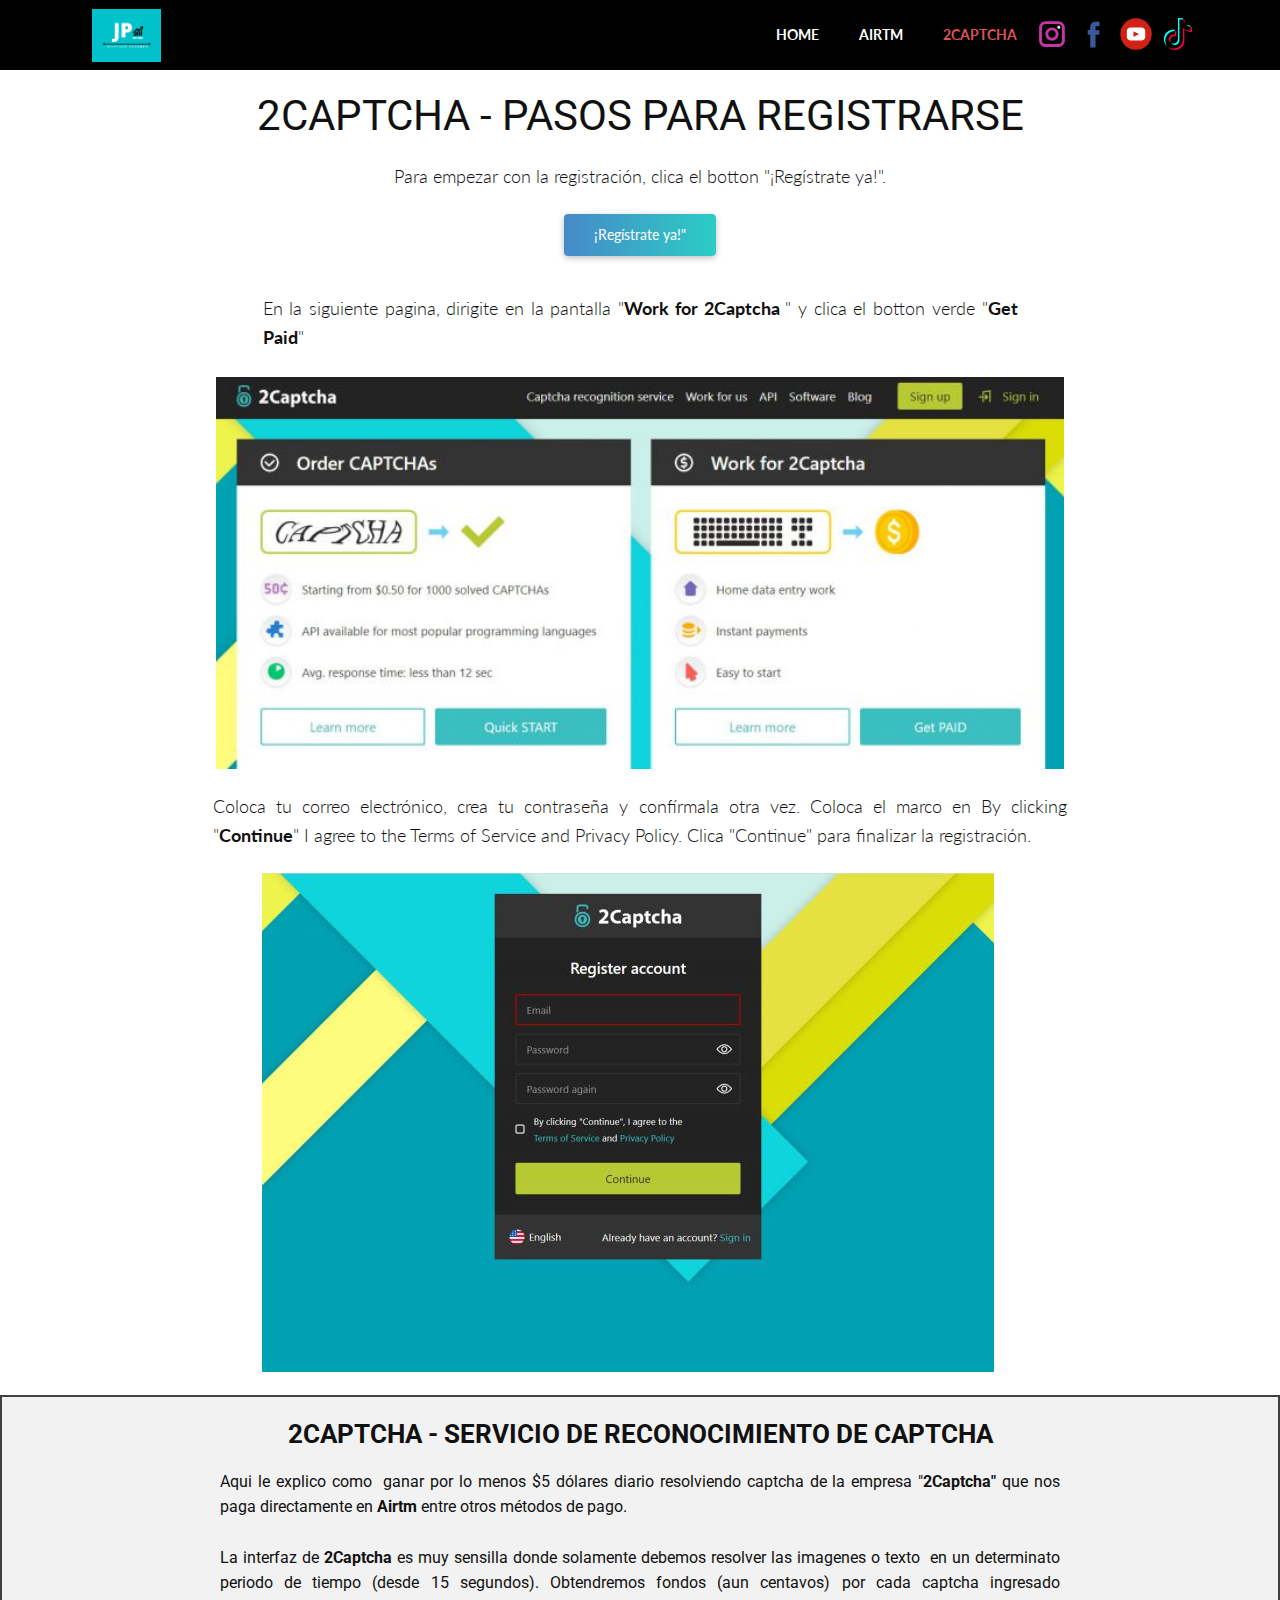
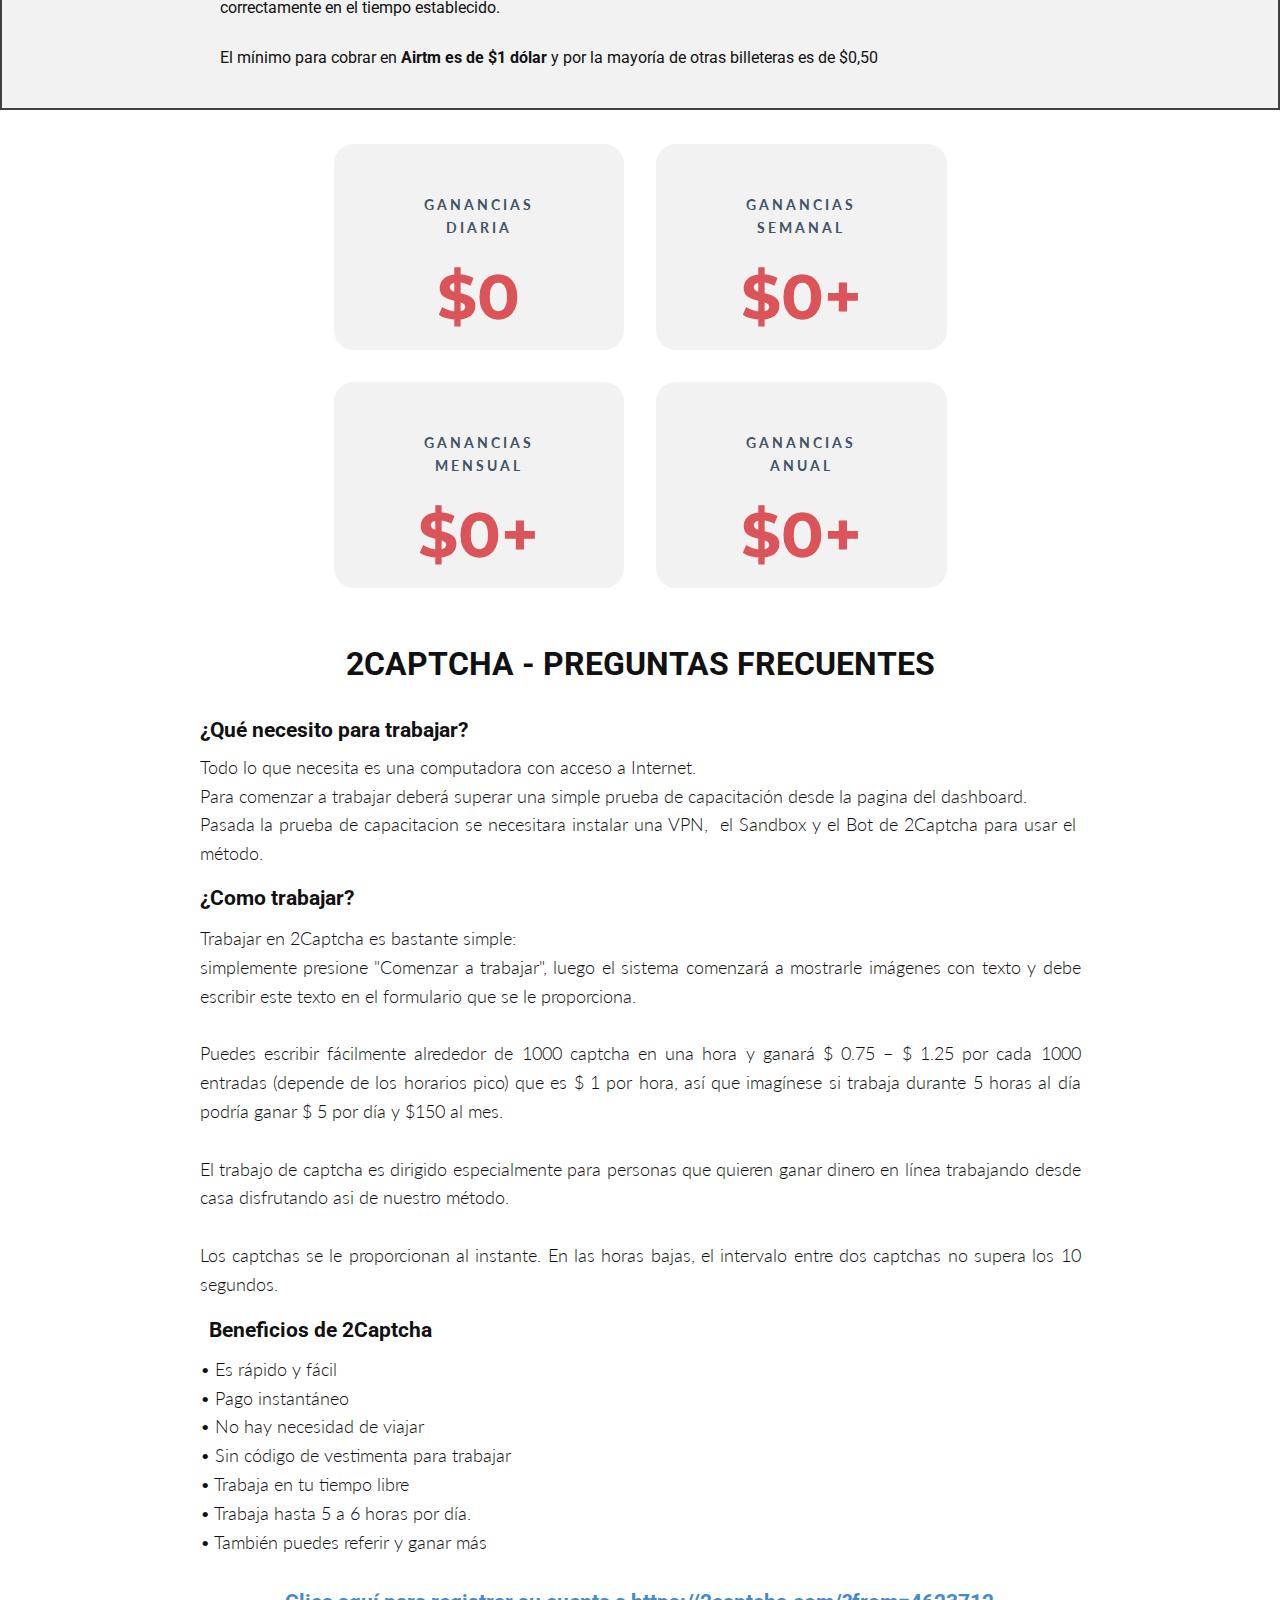
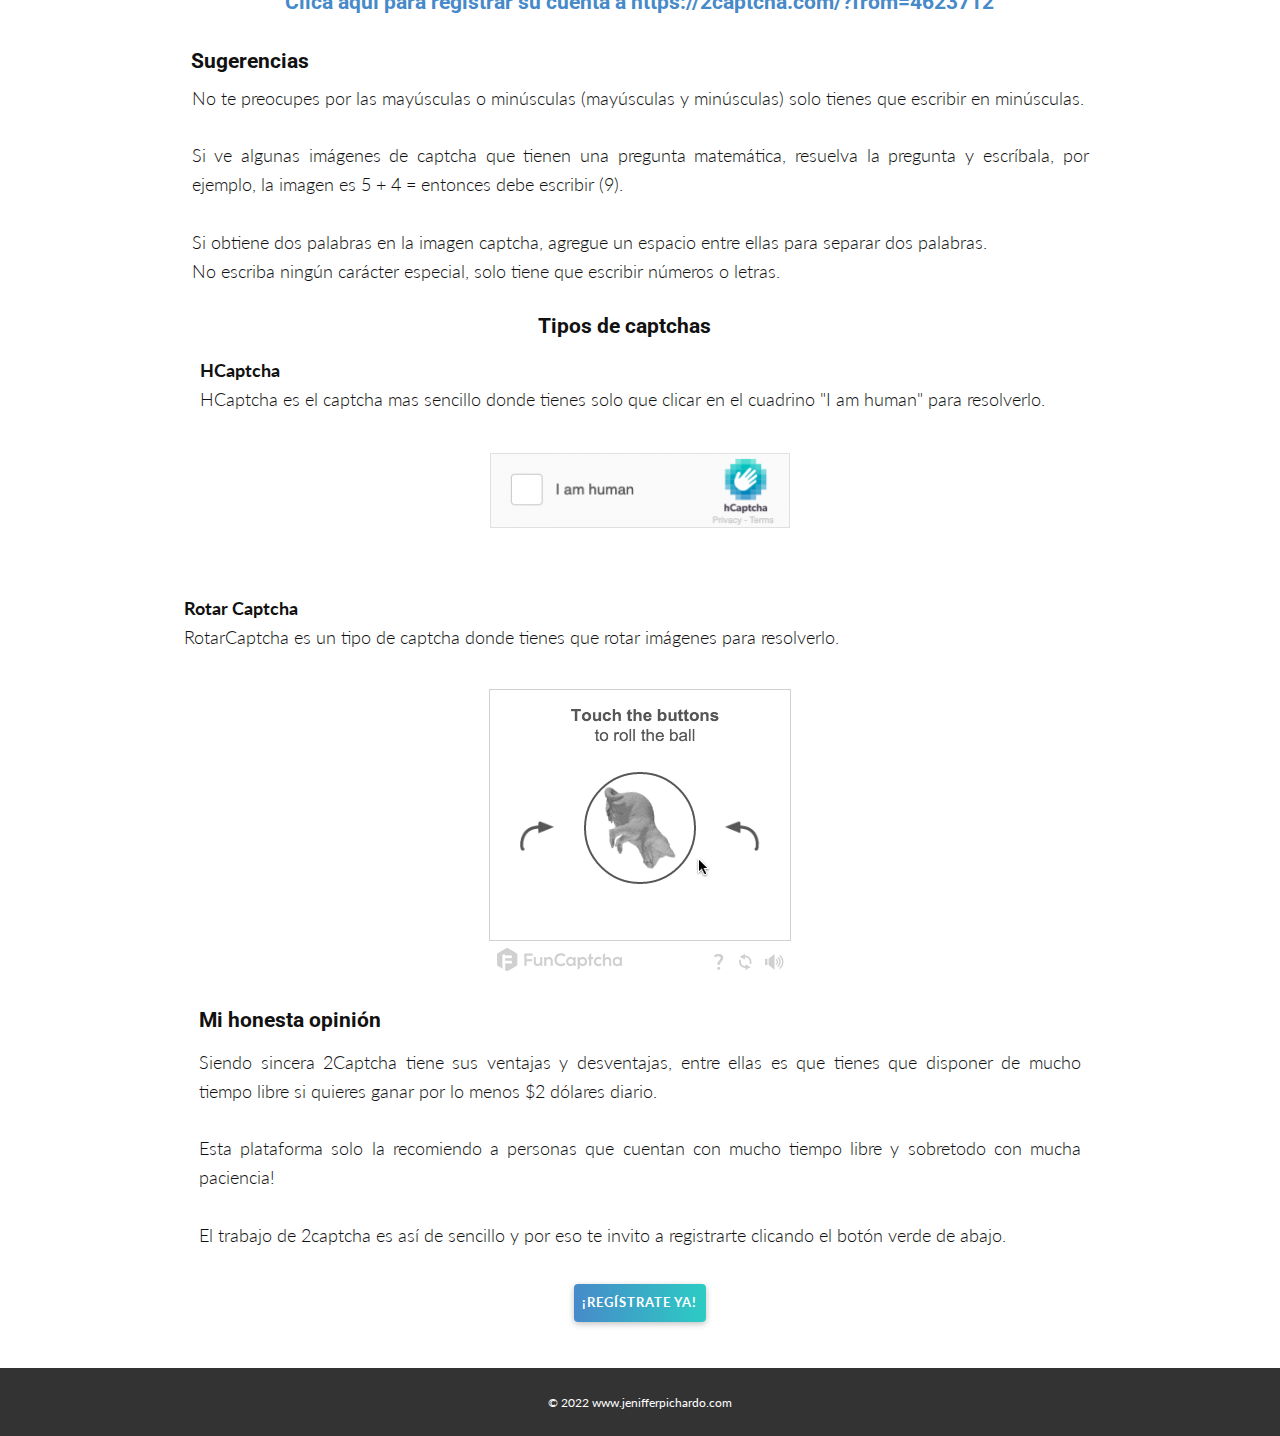
==== commit 3734ae37: "2CAPFIX" ====
--- a/2CAPTCHA.html
+++ b/2CAPTCHA.html
@@ -135,42 +135,32 @@
         </h5>
       </div>
     </section>
-    <section class="u-clearfix u-section-5" id="sec-227a">
+    <section class="u-clearfix u-section-5" id="sec-43ec">
       <div class="u-clearfix u-sheet u-valign-middle u-sheet-1">
-        <div class="u-clearfix u-expanded-width u-layout-wrap u-layout-wrap-1">
-          <div class="u-layout">
-            <div class="u-layout-row">
-              <div class="u-container-style u-layout-cell u-radius-20 u-size-60 u-layout-cell-1">
-                <div class="u-container-layout u-container-layout-1">
-                  <div class="u-align-center u-list u-list-1">
-                    <div class="u-repeater u-repeater-1">
-                      <div class="u-align-center u-container-style u-grey-5 u-list-item u-radius-20 u-repeater-item u-shape-round u-list-item-1" data-animation-name="fadeIn" data-animation-duration="1500" data-animation-direction="Right" data-animation-delay="500">
-                        <div class="u-container-layout u-similar-container u-container-layout-2">
-                          <p class="u-align-center u-text u-text-palette-1-dark-2 u-text-1">Ganancias diaria</p>
-                          <h3 class="u-custom-font u-font-montserrat u-text u-text-default u-text-palette-2-base u-text-2" data-animation-name="counter" data-animation-event="scroll" data-animation-duration="3000">$5</h3>
-                        </div>
-                      </div>
-                      <div class="u-align-center u-container-style u-grey-5 u-list-item u-radius-20 u-repeater-item u-shape-round u-list-item-2" data-animation-name="fadeIn" data-animation-duration="1500" data-animation-direction="Right" data-animation-delay="500">
-                        <div class="u-container-layout u-similar-container u-container-layout-3">
-                          <p class="u-align-center u-text u-text-palette-1-dark-2 u-text-3">ganancias semanal</p>
-                          <h3 class="u-custom-font u-font-montserrat u-text u-text-default u-text-palette-2-base u-text-4" data-animation-name="counter" data-animation-event="scroll" data-animation-duration="3000">$25+</h3>
-                        </div>
-                      </div>
-                      <div class="u-align-center u-container-style u-grey-5 u-list-item u-radius-20 u-repeater-item u-shape-round u-list-item-3" data-animation-name="fadeIn" data-animation-duration="1500" data-animation-direction="Right" data-animation-delay="500">
-                        <div class="u-container-layout u-similar-container u-container-layout-4">
-                          <p class="u-align-center u-text u-text-palette-1-dark-2 u-text-5">ganancias mensual</p>
-                          <h3 class="u-custom-font u-font-montserrat u-text u-text-default u-text-palette-2-base u-text-6" data-animation-name="counter" data-animation-event="scroll" data-animation-duration="3000">$100+</h3>
-                        </div>
-                      </div>
-                      <div class="u-align-center u-container-style u-grey-5 u-list-item u-radius-20 u-repeater-item u-shape-round u-list-item-4" data-animation-name="fadeIn" data-animation-duration="1500" data-animation-direction="Right" data-animation-delay="500">
-                        <div class="u-container-layout u-similar-container u-container-layout-5">
-                          <p class="u-align-center u-text u-text-palette-1-dark-2 u-text-7">ganancias anual</p>
-                          <h3 class="u-custom-font u-font-montserrat u-text u-text-default u-text-palette-2-base u-text-8" data-animation-name="counter" data-animation-event="scroll" data-animation-duration="3000">$1200+</h3>
-                        </div>
-                      </div>
-                    </div>
-                  </div>
-                </div>
+        <div class="u-align-center u-list u-list-1">
+          <div class="u-repeater u-repeater-1">
+            <div class="u-align-center u-container-style u-grey-5 u-list-item u-radius-20 u-repeater-item u-shape-round u-list-item-1">
+              <div class="u-container-layout u-similar-container u-container-layout-1">
+                <p class="u-align-center u-text u-text-palette-1-dark-2 u-text-1">Ganancias diaria</p>
+                <h3 class="u-custom-font u-font-montserrat u-text u-text-default u-text-palette-2-base u-text-2" data-animation-name="counter" data-animation-event="scroll" data-animation-duration="3000">$5</h3>
+              </div>
+            </div>
+            <div class="u-align-center u-container-style u-grey-5 u-list-item u-radius-20 u-repeater-item u-shape-round u-list-item-2" data-animation-out="0">
+              <div class="u-container-layout u-similar-container u-container-layout-2">
+                <p class="u-align-center u-text u-text-palette-1-dark-2 u-text-3">ganancias semanal</p>
+                <h3 class="u-custom-font u-font-montserrat u-text u-text-default u-text-palette-2-base u-text-4" data-animation-name="counter" data-animation-event="scroll" data-animation-duration="3000">$25+</h3>
+              </div>
+            </div>
+            <div class="u-align-center u-container-style u-grey-5 u-list-item u-radius-20 u-repeater-item u-shape-round u-list-item-3">
+              <div class="u-container-layout u-similar-container u-container-layout-3">
+                <p class="u-align-center u-text u-text-palette-1-dark-2 u-text-5">ganancias mensual</p>
+                <h3 class="u-custom-font u-font-montserrat u-text u-text-default u-text-palette-2-base u-text-6" data-animation-name="counter" data-animation-event="scroll" data-animation-duration="3000">$100+</h3>
+              </div>
+            </div>
+            <div class="u-align-center u-container-style u-grey-5 u-list-item u-radius-20 u-repeater-item u-shape-round u-list-item-4">
+              <div class="u-container-layout u-similar-container u-container-layout-4">
+                <p class="u-align-center u-text u-text-palette-1-dark-2 u-text-7">ganancias anual</p>
+                <h3 class="u-custom-font u-font-montserrat u-text u-text-default u-text-palette-2-base u-text-8" data-animation-name="counter" data-animation-event="scroll" data-animation-duration="3000">$1200+</h3>
               </div>
             </div>
           </div>
--- a/2CAPTCHA.css
+++ b/2CAPTCHA.css
@@ -280,24 +280,12 @@
     width: auto;
   }
 }.u-section-5 .u-sheet-1 {
-  min-height: 525px;
-}
-
-.u-section-5 .u-layout-wrap-1 {
-  margin: 1px 0;
-}
-
-.u-section-5 .u-layout-cell-1 {
-  min-height: 524px;
-}
-
-.u-section-5 .u-container-layout-1 {
-  padding: 0 0 30px;
+  min-height: 513px;
 }
 
 .u-section-5 .u-list-1 {
   width: 613px;
-  margin: 36px auto 0;
+  margin: 34px auto;
 }
 
 .u-section-5 .u-repeater-1 {
@@ -310,7 +298,7 @@
   background-image: none;
 }
 
-.u-section-5 .u-container-layout-2 {
+.u-section-5 .u-container-layout-1 {
   padding: 20px 20px 0;
 }
 
@@ -320,12 +308,14 @@
   font-weight: 700;
   width: 133px;
   background-image: none;
+  font-size: 1rem;
   margin: 30px auto 0;
 }
 
 .u-section-5 .u-text-2 {
   font-size: 4.5rem;
   font-weight: 700;
+  background-image: none;
   margin: 20px auto 0;
 }
 
@@ -333,7 +323,7 @@
   background-image: none;
 }
 
-.u-section-5 .u-container-layout-3 {
+.u-section-5 .u-container-layout-2 {
   padding: 20px 20px 0;
 }
 
@@ -350,6 +340,7 @@
 .u-section-5 .u-text-4 {
   font-size: 4.5rem;
   font-weight: 700;
+  background-image: none;
   margin: 20px auto 0;
 }
 
@@ -357,7 +348,7 @@
   background-image: none;
 }
 
-.u-section-5 .u-container-layout-4 {
+.u-section-5 .u-container-layout-3 {
   padding: 20px 20px 0;
 }
 
@@ -374,6 +365,7 @@
 .u-section-5 .u-text-6 {
   font-size: 4.5rem;
   font-weight: 700;
+  background-image: none;
   margin: 20px auto 0;
 }
 
@@ -381,7 +373,7 @@
   background-image: none;
 }
 
-.u-section-5 .u-container-layout-5 {
+.u-section-5 .u-container-layout-4 {
   padding: 20px 20px 0;
 }
 
@@ -398,74 +390,32 @@
 .u-section-5 .u-text-8 {
   font-size: 4.5rem;
   font-weight: 700;
+  background-image: none;
   margin: 20px auto 0;
 }
 
 @media (max-width: 1199px) {
-  .u-section-5 .u-sheet-1 {
-    min-height: 433px;
-  }
-
-  .u-section-5 .u-layout-wrap-1 {
-    margin-right: initial;
-    margin-left: initial;
-  }
-
-  .u-section-5 .u-layout-cell-1 {
-    min-height: 432px;
-    background-position: 50% 50%;
-  }
-
-  .u-section-5 .u-list-1 {
-    width: 470px;
-  }
-
   .u-section-5 .u-repeater-1 {
     grid-template-columns: repeat(2, calc(50% - 16px));
-    min-height: 413px;
-  }
-
-  .u-section-5 .u-text-1 {
-    width: 178px;
-    font-size: 1rem;
-  }
-
-  .u-section-5 .u-text-2 {
-    width: 81px;
-  }
-
-  .u-section-5 .u-text-3 {
-    width: 178px;
-  }
-
-  .u-section-5 .u-text-5 {
-    width: 178px;
-  }
-
-  .u-section-5 .u-text-7 {
-    width: 178px;
-  }
-}
-
-@media (max-width: 991px) {
-  .u-section-5 .u-sheet-1 {
-    min-height: 101px;
-  }
-
-  .u-section-5 .u-layout-cell-1 {
-    min-height: 100px;
-  }
-
-  .u-section-5 .u-list-1 {
-    width: 360px;
-  }
-
+  }
+}
+
+@media (max-width: 991px) {
   .u-section-5 .u-repeater-1 {
     grid-template-columns: 100%;
   }
 }
 
 @media (max-width: 767px) {
+  .u-section-5 .u-list-1 {
+    width: 540px;
+  }
+
+  .u-section-5 .u-container-layout-1 {
+    padding-left: 10px;
+    padding-right: 10px;
+  }
+
   .u-section-5 .u-container-layout-2 {
     padding-left: 10px;
     padding-right: 10px;
@@ -477,11 +427,6 @@
   }
 
   .u-section-5 .u-container-layout-4 {
-    padding-left: 10px;
-    padding-right: 10px;
-  }
-
-  .u-section-5 .u-container-layout-5 {
     padding-left: 10px;
     padding-right: 10px;
   }
@@ -702,6 +647,7 @@
   font-weight: 700;
   text-align: left;
   width: 710px;
+  font-size: 1.5rem;
   margin: 34px auto 33px;
 }
 
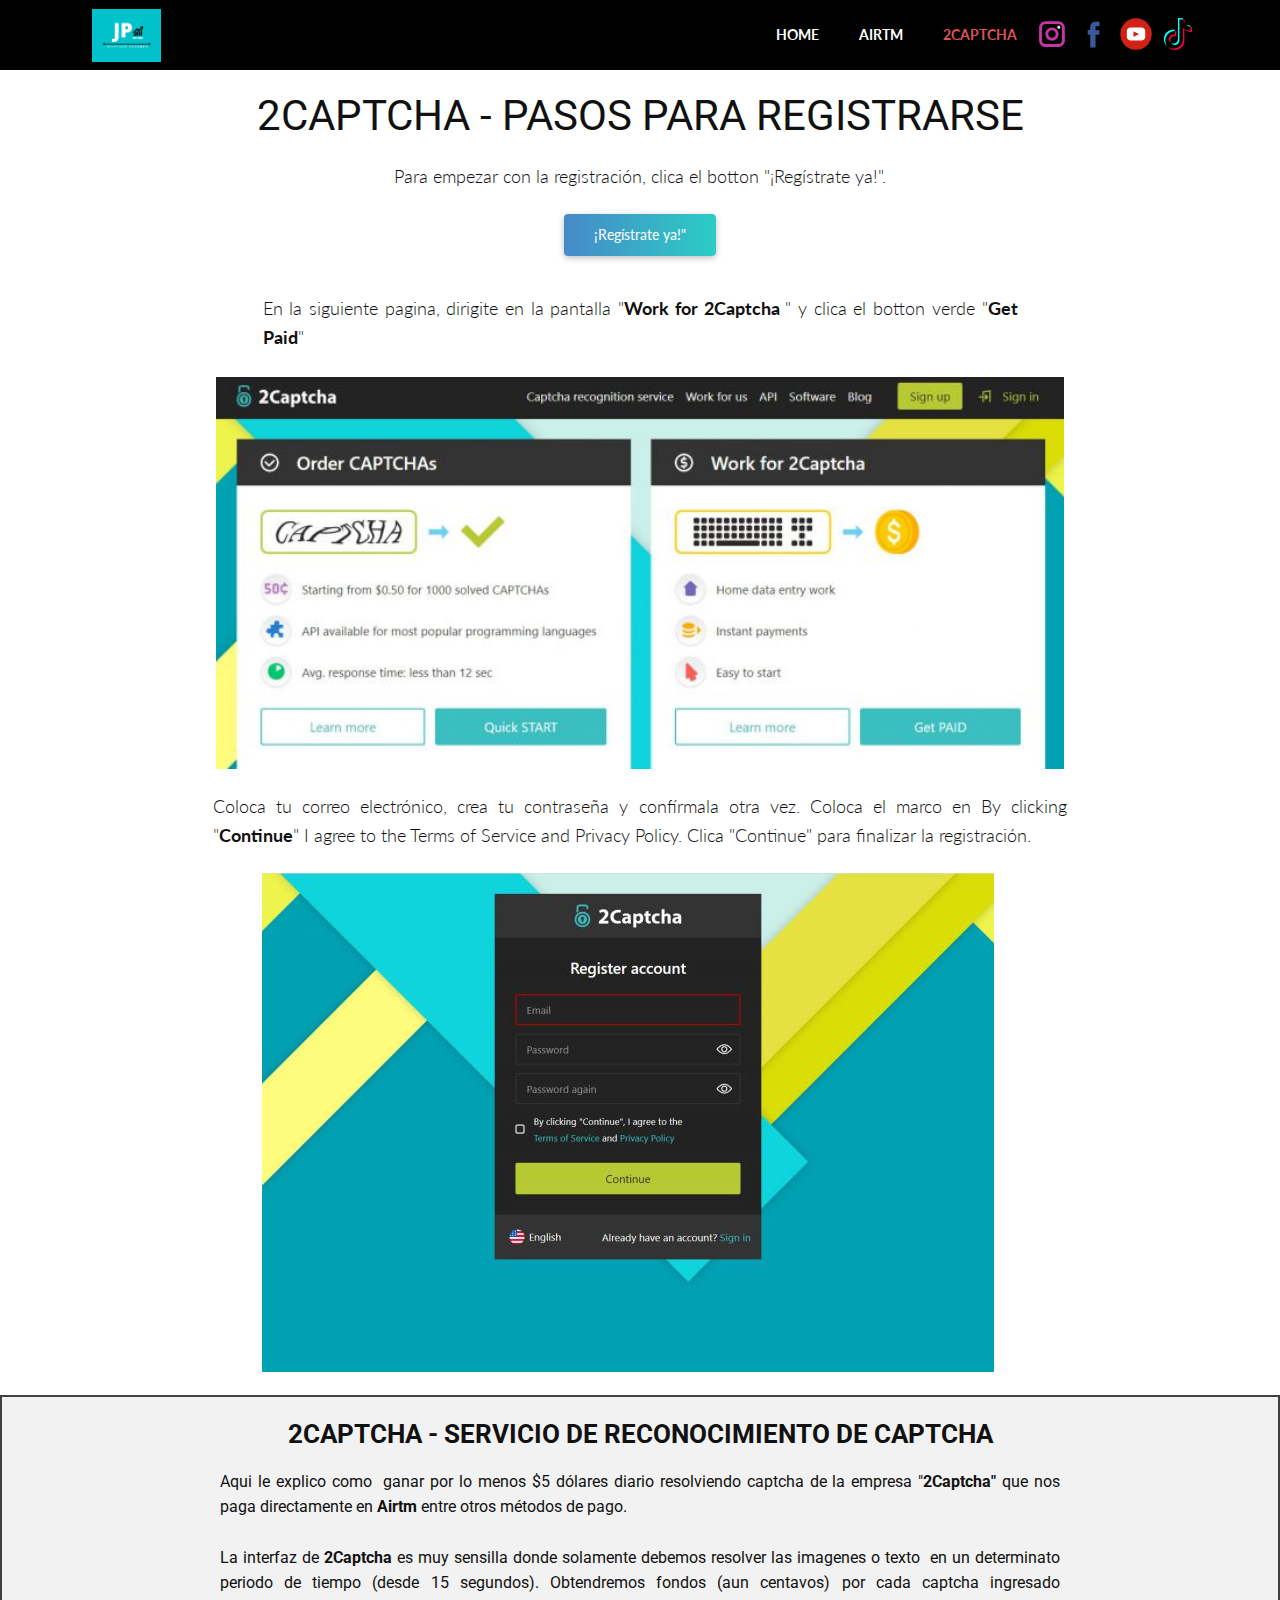
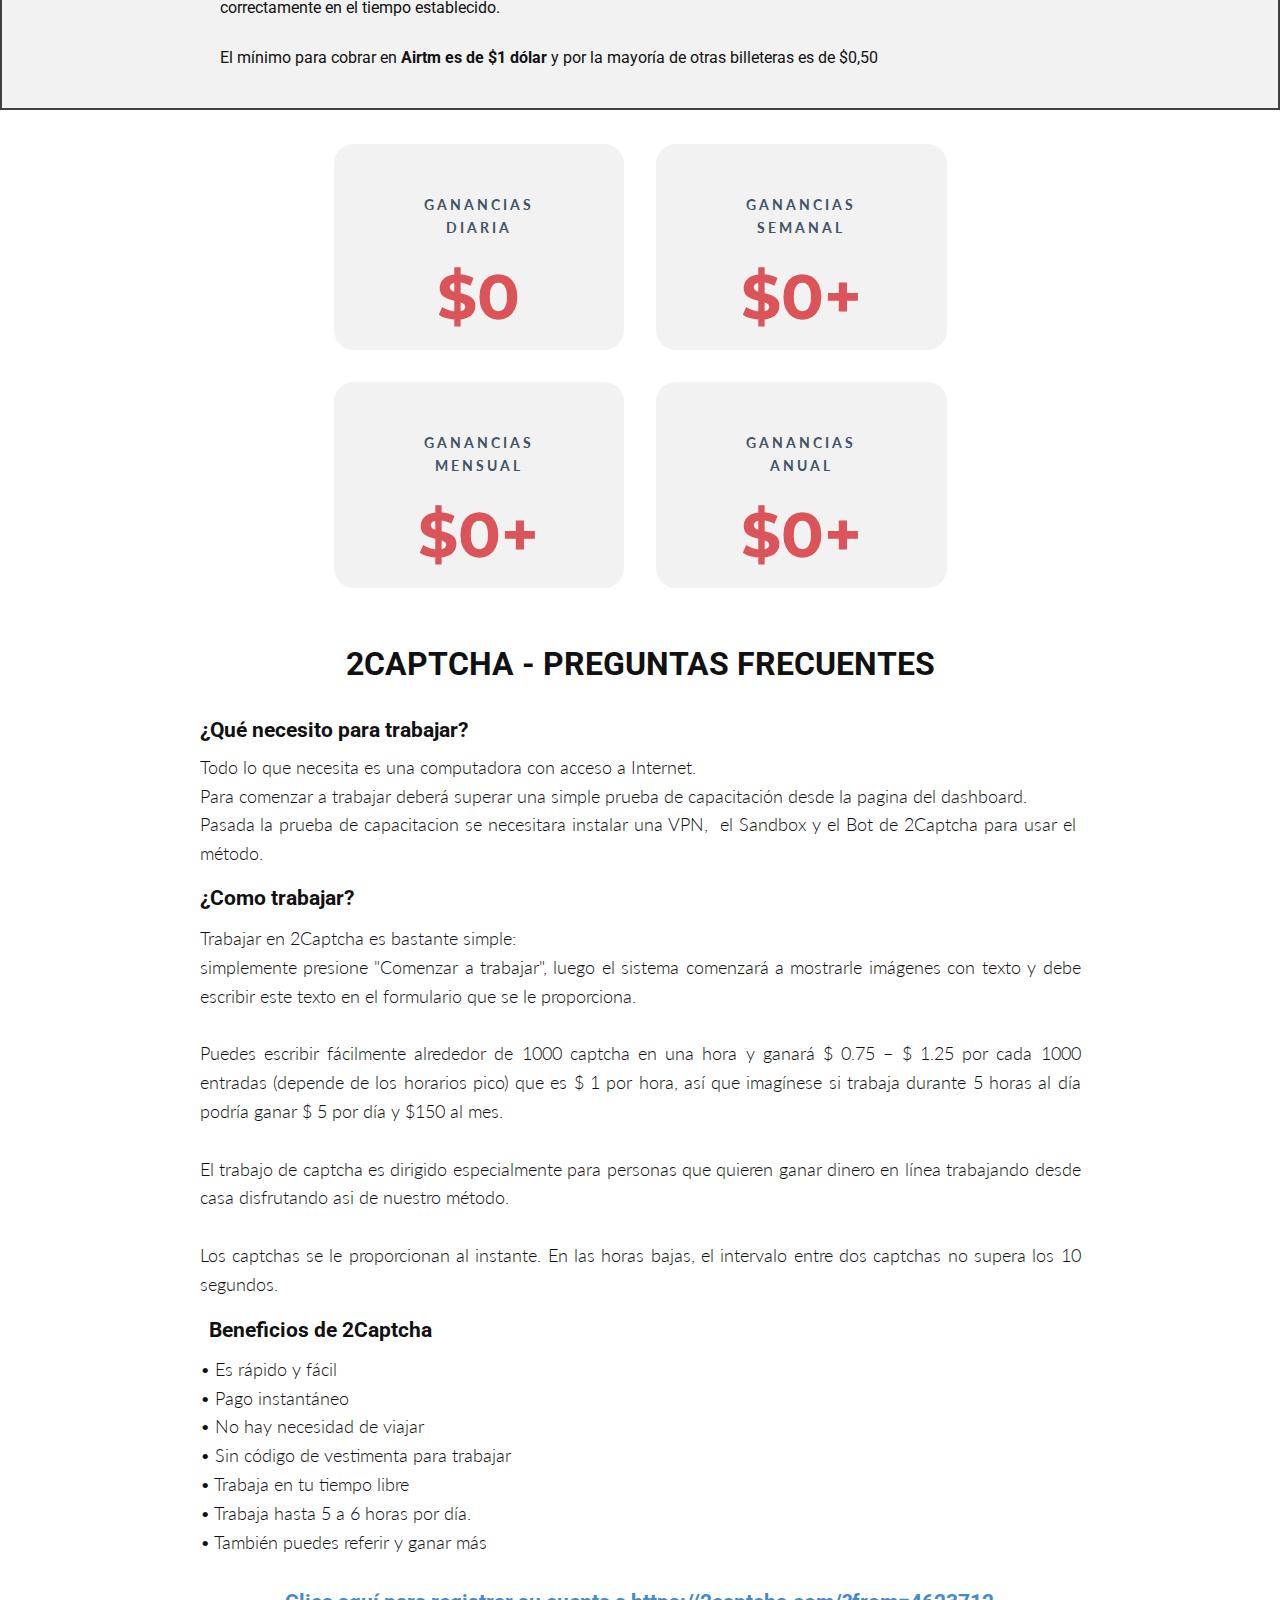
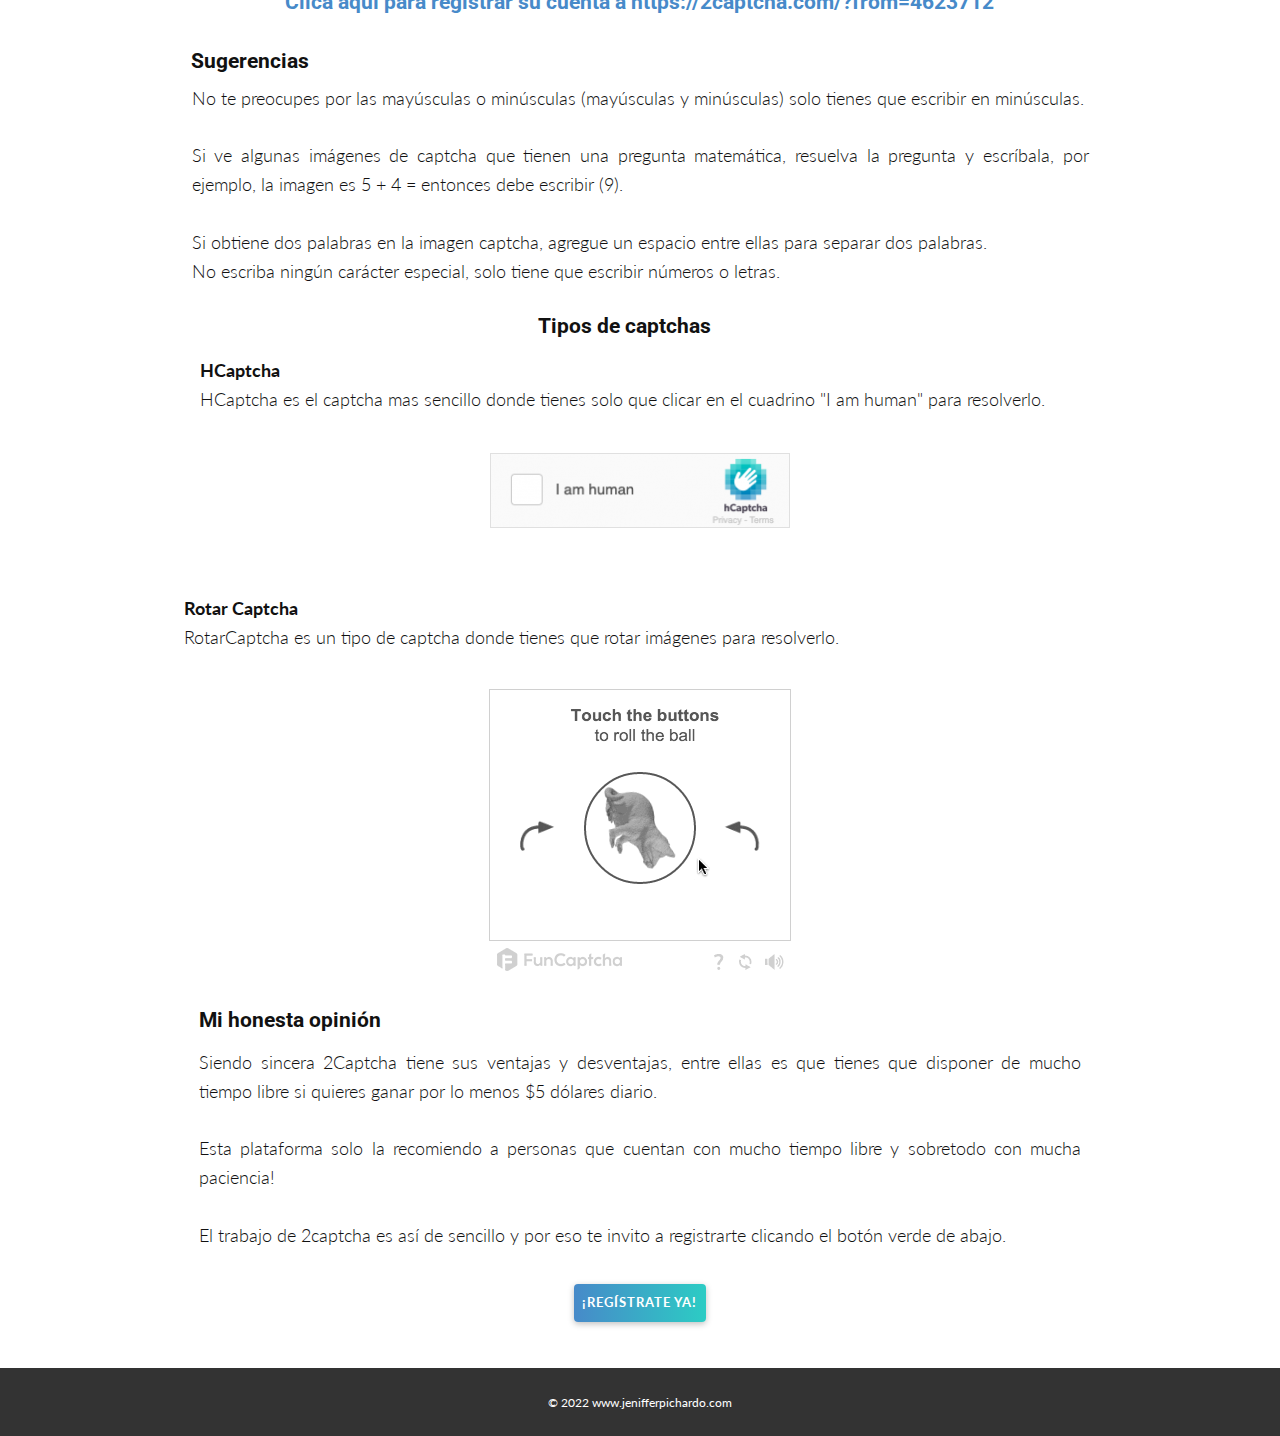
==== commit fd341ab7: "15fix" ====
--- a/2CAPTCHA.html
+++ b/2CAPTCHA.html
@@ -3,7 +3,7 @@
   <head>
     <meta name="viewport" content="width=device-width, initial-scale=1.0">
     <meta charset="utf-8">
-    <meta name="keywords" content="Trabajo desde casa, ingresos online, tareas, trabajitos, captcha, 2captcha, aitm cajero, airtm">
+    <meta name="keywords" content="Trabajo desde casa, ingresos online, tareas, trabajitos, captcha, 2captcha, airtm cajero, airtm, trabajo con la pc">
     <meta name="description" content="Cómo ganar dinero haciendo mini tareas. Aqui encuentras dos plataforma web que pagan dinero.">
     <meta name="page_type" content="np-template-header-footer-from-plugin">
     <title>2CAPTCHA</title>
@@ -11,8 +11,8 @@
 <link rel="stylesheet" href="2CAPTCHA.css" media="screen">
     <script class="u-script" type="text/javascript" src="jquery.js" defer=""></script>
     <script class="u-script" type="text/javascript" src="nicepage.js" defer=""></script>
-    <meta name="generator" content="Nicepage 4.4.3, nicepage.com">
-    <link rel="icon" href="images/favicon1.jpg">
+    <meta name="generator" content="Nicepage 4.5.4, nicepage.com">
+    <link rel="icon" href="images/favicon2.jpg">
     <link id="u-theme-google-font" rel="stylesheet" href="https://fonts.googleapis.com/css?family=Roboto:100,100i,300,300i,400,400i,500,500i,700,700i,900,900i|Lato:100,100i,300,300i,400,400i,700,700i,900,900i">
     <link id="u-page-google-font" rel="stylesheet" href="https://fonts.googleapis.com/css?family=Montserrat:100,100i,200,200i,300,300i,400,400i,500,500i,600,600i,700,700i,800,800i,900,900i">
     
@@ -47,7 +47,7 @@
     <meta property="og:type" content="website">
   </head>
   <body class="u-body u-xl-mode"><header class="u-black u-clearfix u-header u-sticky u-sticky-5323 u-header" id="sec-97ec"><div class="u-clearfix u-sheet u-sheet-1">
-        <a href="home.html" class="u-enable-responsive u-image u-logo u-image-1" data-image-width="577" data-image-height="435" title="JenifferPichardo">
+        <a href="/home.html" class="u-enable-responsive u-image u-logo u-image-1" data-image-width="577" data-image-height="435" title="JenifferPichardo">
           <img src="images/Menu-Logo.jpg" class="u-logo-image u-logo-image-1">
         </a>
         <nav class="u-menu u-menu-dropdown u-menu-open-right u-offcanvas u-menu-1" data-position="Main-Menu">
@@ -230,7 +230,7 @@
     <section class="u-clearfix u-section-13" id="sec-fbef">
       <div class="u-clearfix u-sheet u-sheet-1">
         <h4 class="u-align-left u-text u-text-1"> Mi honesta opinión</h4>
-        <p class="u-align-justify u-custom-item u-text u-text-2"> Siendo sincera 2Captcha tiene sus ventajas y desventajas, entre ellas es que tienes que disponer de mucho tiempo libre si quieres ganar por lo menos $2 dólares diario.<br>
+        <p class="u-align-justify u-custom-item u-text u-text-2"> Siendo sincera 2Captcha tiene sus ventajas y desventajas, entre ellas es que tienes que disponer de mucho tiempo libre si quieres ganar por lo menos $5 dólares diario.<br>
           <br>Esta plataforma solo la recomiendo a personas que cuentan con mucho tiempo libre y sobretodo con mucha paciencia!<br>
           <br>El trabajo de 2captcha es así de sencillo y por eso te invito a registrarte clicando el botón verde de abajo.
         </p>
